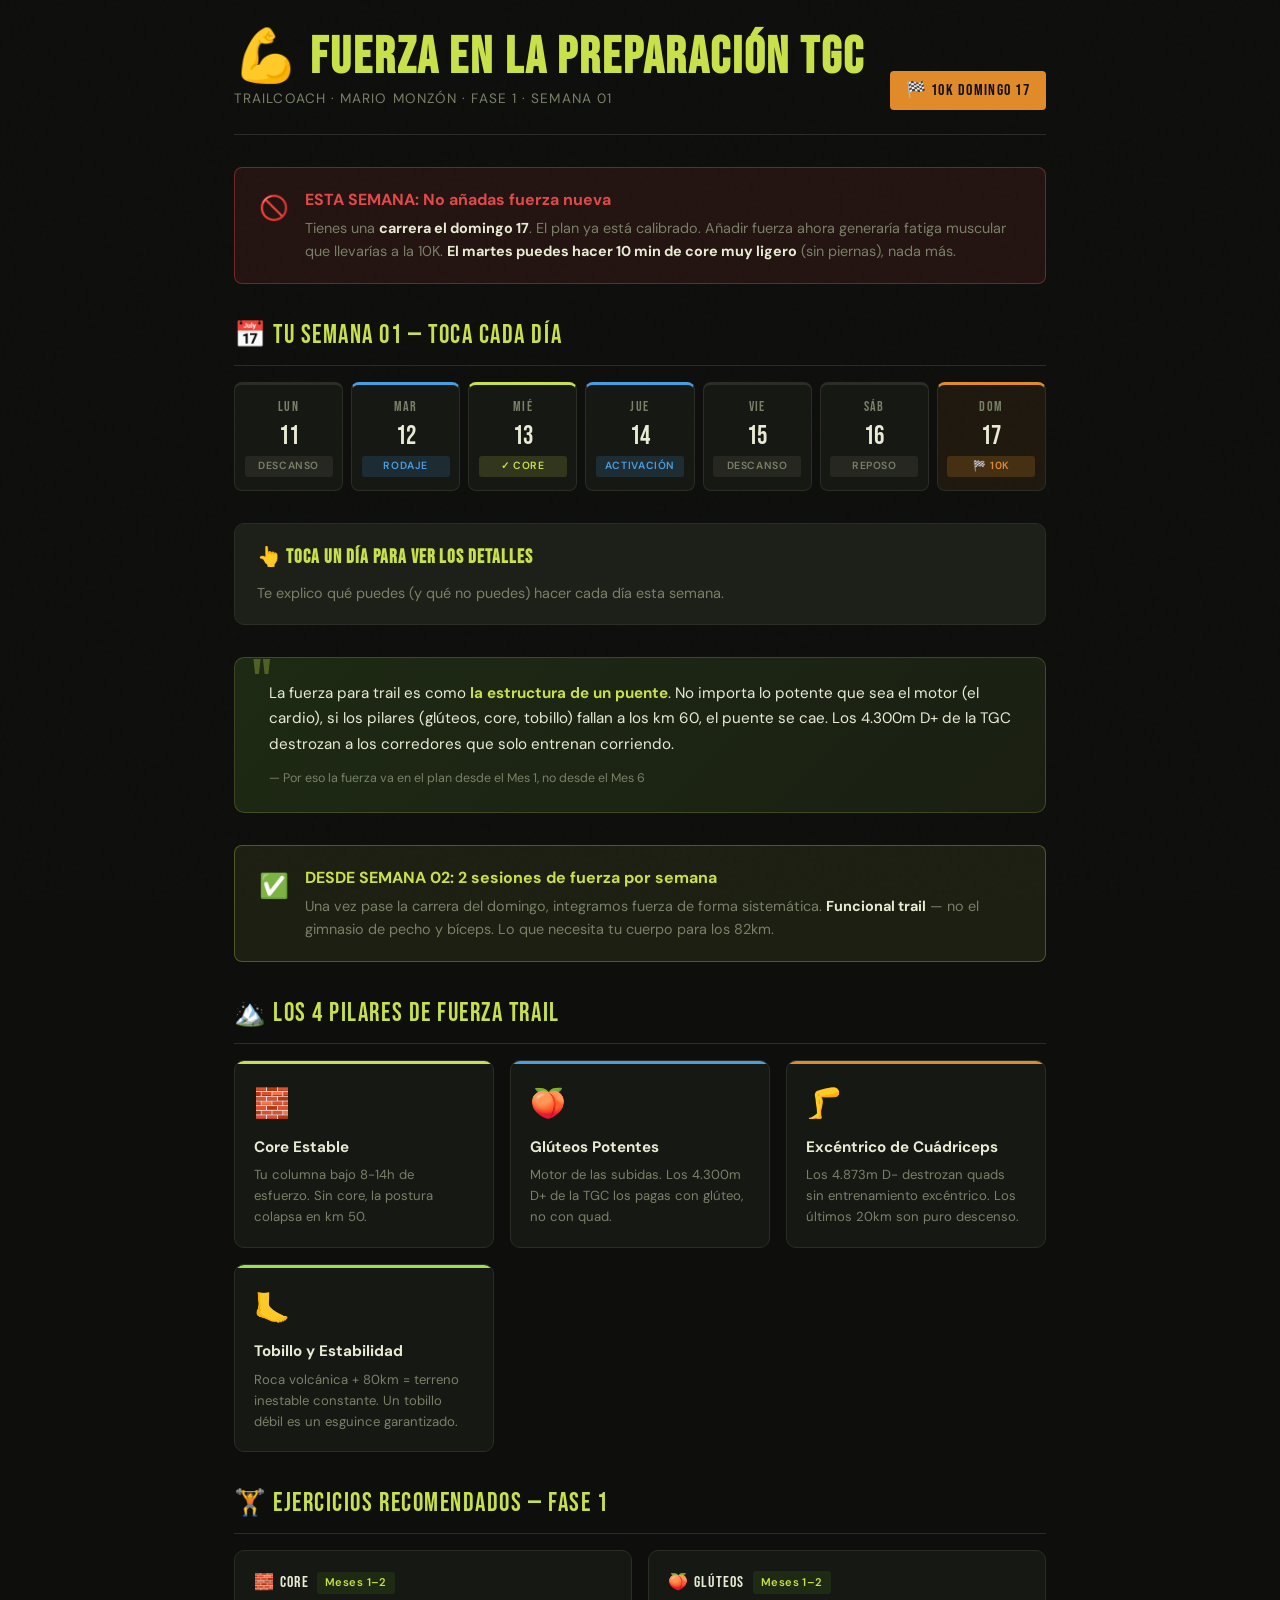
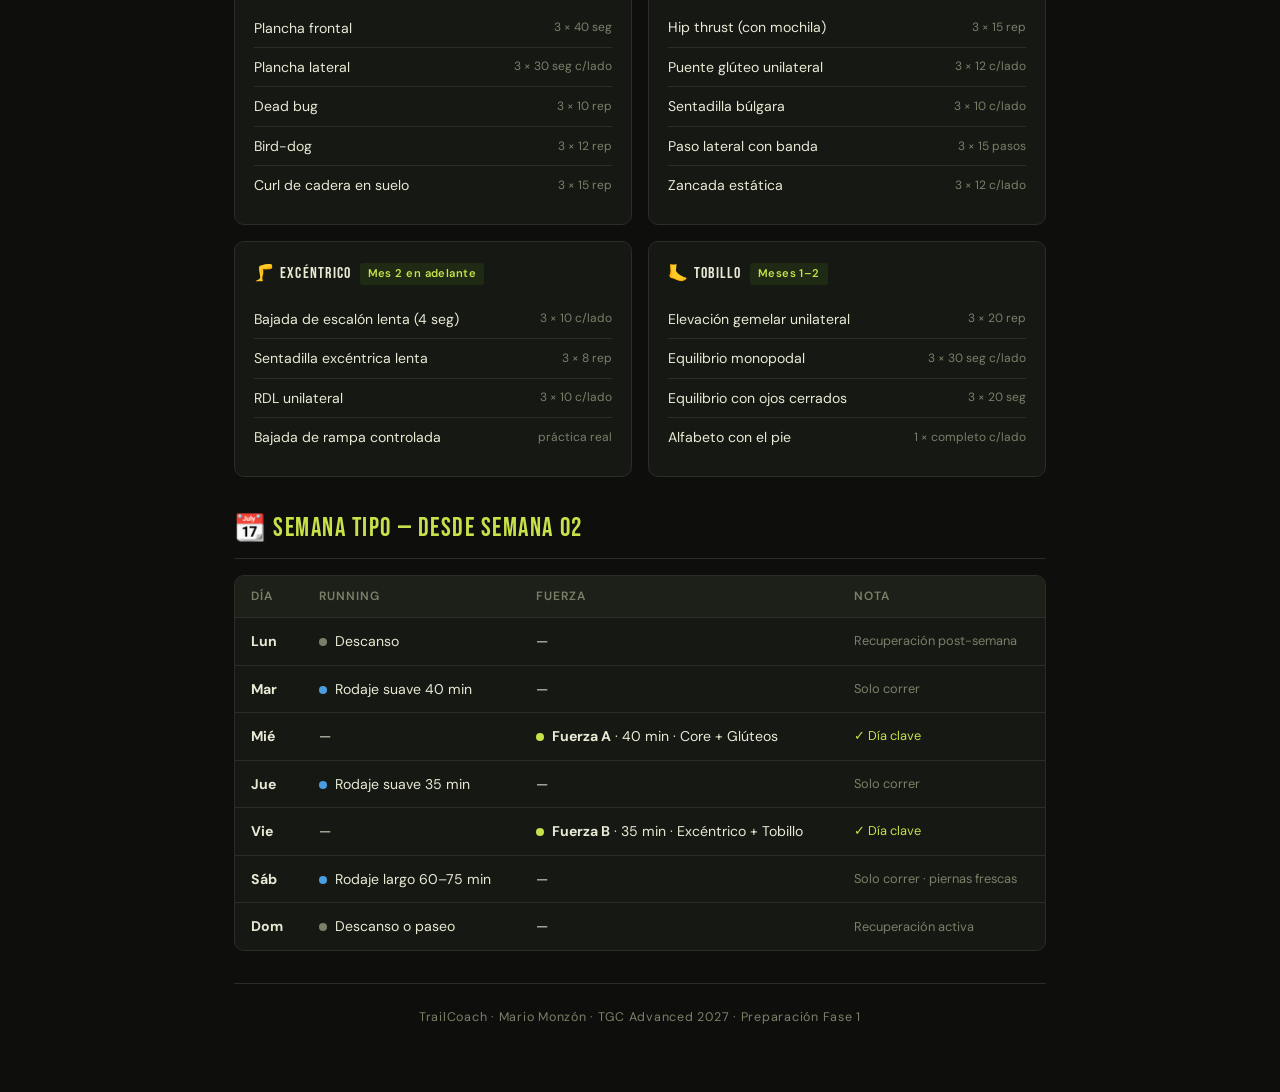
==== pages/week01.html @ acd6362c "add week 01" ====
<!DOCTYPE html>
<html lang="es">
<head>
<meta charset="UTF-8">
<meta name="viewport" content="width=device-width, initial-scale=1.0">
<title>TrailCoach · Fuerza Semana 01</title>
<link href="https://fonts.googleapis.com/css2?family=Bebas+Neue&family=DM+Sans:ital,wght@0,300;0,400;0,500;0,700;1,300&display=swap" rel="stylesheet">
<style>
  :root {
    --bg: #0e0f0d;
    --surface: #161814;
    --surface2: #1d2019;
    --border: #2a2e26;
    --accent: #c8e04a;
    --accent2: #e08a2a;
    --warn: #e04a4a;
    --text: #e8ead4;
    --muted: #7a8068;
    --green-dark: #1e2a14;
  }

  * { margin: 0; padding: 0; box-sizing: border-box; }

  body {
    background: var(--bg);
    color: var(--text);
    font-family: 'DM Sans', sans-serif;
    font-size: 15px;
    line-height: 1.6;
    min-height: 100vh;
  }

  /* Grain texture overlay */
  body::before {
    content: '';
    position: fixed;
    inset: 0;
    background-image: url("data:image/svg+xml,%3Csvg viewBox='0 0 256 256' xmlns='http://www.w3.org/2000/svg'%3E%3Cfilter id='noise'%3E%3CfeTurbulence type='fractalNoise' baseFrequency='0.9' numOctaves='4' stitchTiles='stitch'/%3E%3C/filter%3E%3Crect width='100%25' height='100%25' filter='url(%23noise)' opacity='0.04'/%3E%3C/svg%3E");
    pointer-events: none;
    z-index: 0;
    opacity: 0.4;
  }

  .container {
    max-width: 860px;
    margin: 0 auto;
    padding: 2rem 1.5rem 4rem;
    position: relative;
    z-index: 1;
  }

  /* HEADER */
  .header {
    border-bottom: 1px solid var(--border);
    padding-bottom: 1.5rem;
    margin-bottom: 2rem;
    display: flex;
    align-items: flex-end;
    justify-content: space-between;
    gap: 1rem;
    flex-wrap: wrap;
  }

  .header-left h1 {
    font-family: 'Bebas Neue', sans-serif;
    font-size: clamp(2.2rem, 5vw, 3.2rem);
    letter-spacing: 0.04em;
    color: var(--accent);
    line-height: 1;
  }

  .header-left p {
    color: var(--muted);
    font-size: 0.85rem;
    margin-top: 0.3rem;
    letter-spacing: 0.08em;
    text-transform: uppercase;
  }

  .badge-race {
    background: var(--accent2);
    color: #111;
    font-family: 'Bebas Neue', sans-serif;
    font-size: 1rem;
    letter-spacing: 0.08em;
    padding: 0.4rem 1rem;
    border-radius: 4px;
    white-space: nowrap;
  }

  /* ALERT BANNER */
  .alert {
    border-radius: 8px;
    padding: 1.2rem 1.5rem;
    margin-bottom: 2rem;
    display: flex;
    gap: 1rem;
    align-items: flex-start;
  }

  .alert-warn {
    background: rgba(224, 74, 74, 0.1);
    border: 1px solid rgba(224, 74, 74, 0.4);
  }

  .alert-ok {
    background: rgba(200, 224, 74, 0.08);
    border: 1px solid rgba(200, 224, 74, 0.3);
  }

  .alert-icon {
    font-size: 1.5rem;
    flex-shrink: 0;
    margin-top: 0.1rem;
  }

  .alert-title {
    font-weight: 700;
    margin-bottom: 0.3rem;
    font-size: 1rem;
  }

  .alert-warn .alert-title { color: var(--warn); }
  .alert-ok .alert-title { color: var(--accent); }

  .alert p { color: var(--muted); font-size: 0.9rem; }
  .alert strong { color: var(--text); }

  /* SECTION TITLE */
  .section-title {
    font-family: 'Bebas Neue', sans-serif;
    font-size: 1.6rem;
    letter-spacing: 0.06em;
    color: var(--accent);
    margin-bottom: 1rem;
    padding-bottom: 0.5rem;
    border-bottom: 1px solid var(--border);
    display: flex;
    align-items: center;
    gap: 0.6rem;
  }

  /* WEEK GRID */
  .week-grid {
    display: grid;
    grid-template-columns: repeat(7, 1fr);
    gap: 0.5rem;
    margin-bottom: 2rem;
  }

  @media (max-width: 600px) {
    .week-grid { grid-template-columns: 1fr 1fr; }
  }

  .day-card {
    background: var(--surface);
    border: 1px solid var(--border);
    border-radius: 8px;
    padding: 0.8rem 0.6rem;
    text-align: center;
    cursor: pointer;
    transition: all 0.2s ease;
    position: relative;
    overflow: hidden;
  }

  .day-card:hover { border-color: var(--muted); transform: translateY(-2px); }

  .day-card.run { border-top: 3px solid #4a9ee0; }
  .day-card.rest { border-top: 3px solid var(--border); }
  .day-card.race { border-top: 3px solid var(--accent2); background: rgba(224, 138, 42, 0.08); }
  .day-card.core { border-top: 3px solid var(--accent); }

  .day-card.active { box-shadow: 0 0 0 2px var(--accent); }

  .day-name {
    font-family: 'Bebas Neue', sans-serif;
    font-size: 0.85rem;
    letter-spacing: 0.1em;
    color: var(--muted);
    margin-bottom: 0.3rem;
  }

  .day-num {
    font-family: 'Bebas Neue', sans-serif;
    font-size: 1.6rem;
    line-height: 1;
    margin-bottom: 0.4rem;
  }

  .day-tag {
    font-size: 0.65rem;
    letter-spacing: 0.06em;
    text-transform: uppercase;
    font-weight: 600;
    padding: 0.15rem 0.4rem;
    border-radius: 3px;
  }

  .tag-run { background: rgba(74, 158, 224, 0.15); color: #4a9ee0; }
  .tag-rest { background: rgba(122, 128, 104, 0.15); color: var(--muted); }
  .tag-race { background: rgba(224, 138, 42, 0.2); color: var(--accent2); }
  .tag-core { background: rgba(200, 224, 74, 0.15); color: var(--accent); }
  .tag-no { background: rgba(224, 74, 74, 0.15); color: var(--warn); }

  /* TOOLTIP */
  #day-detail {
    background: var(--surface2);
    border: 1px solid var(--border);
    border-radius: 10px;
    padding: 1.2rem 1.4rem;
    margin-bottom: 2rem;
    min-height: 80px;
    transition: all 0.3s ease;
  }

  #day-detail h3 {
    font-family: 'Bebas Neue', sans-serif;
    font-size: 1.2rem;
    letter-spacing: 0.05em;
    color: var(--accent);
    margin-bottom: 0.5rem;
  }

  #day-detail p { color: var(--muted); font-size: 0.9rem; }
  #day-detail strong { color: var(--text); }

  /* PILARES */
  .pillars {
    display: grid;
    grid-template-columns: repeat(auto-fit, minmax(200px, 1fr));
    gap: 1rem;
    margin-bottom: 2rem;
  }

  .pillar {
    background: var(--surface);
    border: 1px solid var(--border);
    border-radius: 10px;
    padding: 1.2rem;
    position: relative;
    overflow: hidden;
    transition: border-color 0.2s;
  }

  .pillar:hover { border-color: var(--accent); }

  .pillar::before {
    content: '';
    position: absolute;
    top: 0; left: 0; right: 0;
    height: 3px;
  }

  .pillar.p1::before { background: var(--accent); }
  .pillar.p2::before { background: #4a9ee0; }
  .pillar.p3::before { background: var(--accent2); }
  .pillar.p4::before { background: #9ee04a; }

  .pillar-icon { font-size: 1.8rem; margin-bottom: 0.6rem; }
  .pillar-title { font-weight: 700; margin-bottom: 0.3rem; font-size: 0.95rem; }
  .pillar-desc { font-size: 0.82rem; color: var(--muted); }

  /* EJERCICIOS */
  .exercises {
    display: grid;
    grid-template-columns: 1fr 1fr;
    gap: 1rem;
    margin-bottom: 2rem;
  }

  @media (max-width: 500px) { .exercises { grid-template-columns: 1fr; } }

  .ex-group {
    background: var(--surface);
    border: 1px solid var(--border);
    border-radius: 10px;
    padding: 1.2rem;
  }

  .ex-group-title {
    font-family: 'Bebas Neue', sans-serif;
    font-size: 1rem;
    letter-spacing: 0.08em;
    margin-bottom: 0.8rem;
    display: flex;
    align-items: center;
    gap: 0.5rem;
  }

  .ex-group-title span {
    font-size: 0.7rem;
    background: var(--green-dark);
    color: var(--accent);
    padding: 0.15rem 0.5rem;
    border-radius: 3px;
    font-family: 'DM Sans', sans-serif;
    font-weight: 600;
    letter-spacing: 0.04em;
  }

  .ex-list { list-style: none; }

  .ex-list li {
    padding: 0.5rem 0;
    border-bottom: 1px solid var(--border);
    font-size: 0.88rem;
    display: flex;
    justify-content: space-between;
    align-items: center;
    gap: 0.5rem;
    cursor: pointer;
    transition: color 0.15s;
  }

  .ex-list li:last-child { border-bottom: none; }
  .ex-list li:hover { color: var(--accent); }

  .ex-series {
    font-size: 0.75rem;
    color: var(--muted);
    white-space: nowrap;
    flex-shrink: 0;
  }

  /* PLAN SEMANAL TIPO */
  .week-type {
    background: var(--surface);
    border: 1px solid var(--border);
    border-radius: 10px;
    overflow: hidden;
    margin-bottom: 2rem;
  }

  .week-type table {
    width: 100%;
    border-collapse: collapse;
  }

  .week-type th {
    background: var(--surface2);
    padding: 0.7rem 1rem;
    text-align: left;
    font-size: 0.75rem;
    letter-spacing: 0.08em;
    text-transform: uppercase;
    color: var(--muted);
    font-weight: 600;
  }

  .week-type td {
    padding: 0.75rem 1rem;
    border-top: 1px solid var(--border);
    font-size: 0.88rem;
    vertical-align: middle;
  }

  .week-type tr:hover td { background: rgba(200, 224, 74, 0.03); }

  .dot {
    display: inline-block;
    width: 8px;
    height: 8px;
    border-radius: 50%;
    margin-right: 0.5rem;
    flex-shrink: 0;
  }
  .dot-run { background: #4a9ee0; }
  .dot-rest { background: var(--muted); }
  .dot-strength { background: var(--accent); }
  .dot-race { background: var(--accent2); }

  /* ANALOGY BOX */
  .analogy {
    background: linear-gradient(135deg, var(--green-dark), #1a1f12);
    border: 1px solid rgba(200, 224, 74, 0.2);
    border-radius: 10px;
    padding: 1.4rem 1.6rem;
    margin-bottom: 2rem;
    position: relative;
  }

  .analogy::before {
    content: '"';
    position: absolute;
    top: -0.3rem;
    left: 1rem;
    font-family: 'Bebas Neue', sans-serif;
    font-size: 4rem;
    color: var(--accent);
    opacity: 0.3;
    line-height: 1;
  }

  .analogy p {
    font-size: 0.95rem;
    color: var(--text);
    line-height: 1.7;
    padding-left: 0.5rem;
  }

  .analogy strong { color: var(--accent); }
  .analogy .source { margin-top: 0.7rem; font-size: 0.78rem; color: var(--muted); padding-left: 0.5rem; }

  /* FOOTER */
  .footer {
    border-top: 1px solid var(--border);
    padding-top: 1.5rem;
    text-align: center;
    font-size: 0.78rem;
    color: var(--muted);
    letter-spacing: 0.06em;
  }

  /* ANIMATIONS */
  @keyframes fadeUp {
    from { opacity: 0; transform: translateY(16px); }
    to { opacity: 1; transform: translateY(0); }
  }

  .container > * {
    animation: fadeUp 0.4s ease both;
  }

  .container > *:nth-child(1) { animation-delay: 0.05s; }
  .container > *:nth-child(2) { animation-delay: 0.1s; }
  .container > *:nth-child(3) { animation-delay: 0.15s; }
  .container > *:nth-child(4) { animation-delay: 0.2s; }
  .container > *:nth-child(5) { animation-delay: 0.25s; }
  .container > *:nth-child(6) { animation-delay: 0.3s; }
  .container > *:nth-child(7) { animation-delay: 0.35s; }
</style>
</head>
<body>
<div class="container">

  <!-- HEADER -->
  <div class="header">
    <div class="header-left">
      <h1>💪 Fuerza en la Preparación TGC</h1>
      <p>TrailCoach · Mario Monzón · Fase 1 · Semana 01</p>
    </div>
    <div class="badge-race">🏁 10K Domingo 17</div>
  </div>

  <!-- ALERT PRINCIPAL -->
  <div class="alert alert-warn">
    <div class="alert-icon">🚫</div>
    <div>
      <div class="alert-title">ESTA SEMANA: No añadas fuerza nueva</div>
      <p>Tienes una <strong>carrera el domingo 17</strong>. El plan ya está calibrado. Añadir fuerza ahora generaría fatiga muscular que llevarías a la 10K. <strong>El martes puedes hacer 10 min de core muy ligero</strong> (sin piernas), nada más.</p>
    </div>
  </div>

  <!-- SEMANA 01 VISUAL -->
  <div class="section-title">📅 Tu Semana 01 — Toca cada día</div>

  <div class="week-grid">
    <div class="day-card rest" onclick="showDay('lun')">
      <div class="day-name">Lun</div>
      <div class="day-num">11</div>
      <div class="day-tag tag-rest">Descanso</div>
    </div>
    <div class="day-card run" onclick="showDay('mar')">
      <div class="day-name">Mar</div>
      <div class="day-num">12</div>
      <div class="day-tag tag-run">Rodaje</div>
    </div>
    <div class="day-card core" onclick="showDay('mie')">
      <div class="day-name">Mié</div>
      <div class="day-num">13</div>
      <div class="day-tag tag-core">✓ Core</div>
    </div>
    <div class="day-card run" onclick="showDay('jue')">
      <div class="day-name">Jue</div>
      <div class="day-num">14</div>
      <div class="day-tag tag-run">Activación</div>
    </div>
    <div class="day-card rest" onclick="showDay('vie')">
      <div class="day-name">Vie</div>
      <div class="day-num">15</div>
      <div class="day-tag tag-rest">Descanso</div>
    </div>
    <div class="day-card rest" onclick="showDay('sab')">
      <div class="day-name">Sáb</div>
      <div class="day-num">16</div>
      <div class="day-tag tag-rest">Reposo</div>
    </div>
    <div class="day-card race" onclick="showDay('dom')">
      <div class="day-name">Dom</div>
      <div class="day-num">17</div>
      <div class="day-tag tag-race">🏁 10K</div>
    </div>
  </div>

  <div id="day-detail">
    <h3>👆 Toca un día para ver los detalles</h3>
    <p>Te explico qué puedes (y qué no puedes) hacer cada día esta semana.</p>
  </div>

  <!-- ANALOGY -->
  <div class="analogy">
    <p>La fuerza para trail es como <strong>la estructura de un puente</strong>. No importa lo potente que sea el motor (el cardio), si los pilares (glúteos, core, tobillo) fallan a los km 60, el puente se cae. Los 4.300m D+ de la TGC destrozan a los corredores que solo entrenan corriendo.</p>
    <div class="source">— Por eso la fuerza va en el plan desde el Mes 1, no desde el Mes 6</div>
  </div>

  <!-- DESDE SEMANA 02 -->
  <div class="alert alert-ok">
    <div class="alert-icon">✅</div>
    <div>
      <div class="alert-title">DESDE SEMANA 02: 2 sesiones de fuerza por semana</div>
      <p>Una vez pase la carrera del domingo, integramos fuerza de forma sistemática. <strong>Funcional trail</strong> — no el gimnasio de pecho y bíceps. Lo que necesita tu cuerpo para los 82km.</p>
    </div>
  </div>

  <!-- PILARES -->
  <div class="section-title">🏔️ Los 4 Pilares de Fuerza Trail</div>

  <div class="pillars">
    <div class="pillar p1">
      <div class="pillar-icon">🧱</div>
      <div class="pillar-title">Core Estable</div>
      <div class="pillar-desc">Tu columna bajo 8-14h de esfuerzo. Sin core, la postura colapsa en km 50.</div>
    </div>
    <div class="pillar p2">
      <div class="pillar-icon">🍑</div>
      <div class="pillar-title">Glúteos Potentes</div>
      <div class="pillar-desc">Motor de las subidas. Los 4.300m D+ de la TGC los pagas con glúteo, no con quad.</div>
    </div>
    <div class="pillar p3">
      <div class="pillar-icon">🦵</div>
      <div class="pillar-title">Excéntrico de Cuádriceps</div>
      <div class="pillar-desc">Los 4.873m D− destrozan quads sin entrenamiento excéntrico. Los últimos 20km son puro descenso.</div>
    </div>
    <div class="pillar p4">
      <div class="pillar-icon">🦶</div>
      <div class="pillar-title">Tobillo y Estabilidad</div>
      <div class="pillar-desc">Roca volcánica + 80km = terreno inestable constante. Un tobillo débil es un esguince garantizado.</div>
    </div>
  </div>

  <!-- EJERCICIOS -->
  <div class="section-title">🏋️ Ejercicios Recomendados — Fase 1</div>

  <div class="exercises">
    <div class="ex-group">
      <div class="ex-group-title">🧱 Core <span>Meses 1–2</span></div>
      <ul class="ex-list">
        <li><span>Plancha frontal</span><span class="ex-series">3 × 40 seg</span></li>
        <li><span>Plancha lateral</span><span class="ex-series">3 × 30 seg c/lado</span></li>
        <li><span>Dead bug</span><span class="ex-series">3 × 10 rep</span></li>
        <li><span>Bird-dog</span><span class="ex-series">3 × 12 rep</span></li>
        <li><span>Curl de cadera en suelo</span><span class="ex-series">3 × 15 rep</span></li>
      </ul>
    </div>

    <div class="ex-group">
      <div class="ex-group-title">🍑 Glúteos <span>Meses 1–2</span></div>
      <ul class="ex-list">
        <li><span>Hip thrust (con mochila)</span><span class="ex-series">3 × 15 rep</span></li>
        <li><span>Puente glúteo unilateral</span><span class="ex-series">3 × 12 c/lado</span></li>
        <li><span>Sentadilla búlgara</span><span class="ex-series">3 × 10 c/lado</span></li>
        <li><span>Paso lateral con banda</span><span class="ex-series">3 × 15 pasos</span></li>
        <li><span>Zancada estática</span><span class="ex-series">3 × 12 c/lado</span></li>
      </ul>
    </div>

    <div class="ex-group">
      <div class="ex-group-title">🦵 Excéntrico <span>Mes 2 en adelante</span></div>
      <ul class="ex-list">
        <li><span>Bajada de escalón lenta (4 seg)</span><span class="ex-series">3 × 10 c/lado</span></li>
        <li><span>Sentadilla excéntrica lenta</span><span class="ex-series">3 × 8 rep</span></li>
        <li><span>RDL unilateral</span><span class="ex-series">3 × 10 c/lado</span></li>
        <li><span>Bajada de rampa controlada</span><span class="ex-series">práctica real</span></li>
      </ul>
    </div>

    <div class="ex-group">
      <div class="ex-group-title">🦶 Tobillo <span>Meses 1–2</span></div>
      <ul class="ex-list">
        <li><span>Elevación gemelar unilateral</span><span class="ex-series">3 × 20 rep</span></li>
        <li><span>Equilibrio monopodal</span><span class="ex-series">3 × 30 seg c/lado</span></li>
        <li><span>Equilibrio con ojos cerrados</span><span class="ex-series">3 × 20 seg</span></li>
        <li><span>Alfabeto con el pie</span><span class="ex-series">1 × completo c/lado</span></li>
      </ul>
    </div>
  </div>

  <!-- PLAN TIPO SEMANA NORMAL -->
  <div class="section-title">📆 Semana Tipo — Desde Semana 02</div>

  <div class="week-type">
    <table>
      <thead>
        <tr>
          <th>Día</th>
          <th>Running</th>
          <th>Fuerza</th>
          <th>Nota</th>
        </tr>
      </thead>
      <tbody>
        <tr>
          <td><strong>Lun</strong></td>
          <td><span class="dot dot-rest"></span>Descanso</td>
          <td>—</td>
          <td style="color:var(--muted); font-size:0.8rem">Recuperación post-semana</td>
        </tr>
        <tr>
          <td><strong>Mar</strong></td>
          <td><span class="dot dot-run"></span>Rodaje suave 40 min</td>
          <td>—</td>
          <td style="color:var(--muted); font-size:0.8rem">Solo correr</td>
        </tr>
        <tr>
          <td><strong>Mié</strong></td>
          <td>—</td>
          <td><span class="dot dot-strength"></span><strong>Fuerza A</strong> · 40 min · Core + Glúteos</td>
          <td style="color:var(--accent); font-size:0.8rem">✓ Día clave</td>
        </tr>
        <tr>
          <td><strong>Jue</strong></td>
          <td><span class="dot dot-run"></span>Rodaje suave 35 min</td>
          <td>—</td>
          <td style="color:var(--muted); font-size:0.8rem">Solo correr</td>
        </tr>
        <tr>
          <td><strong>Vie</strong></td>
          <td>—</td>
          <td><span class="dot dot-strength"></span><strong>Fuerza B</strong> · 35 min · Excéntrico + Tobillo</td>
          <td style="color:var(--accent); font-size:0.8rem">✓ Día clave</td>
        </tr>
        <tr>
          <td><strong>Sáb</strong></td>
          <td><span class="dot dot-run"></span>Rodaje largo 60–75 min</td>
          <td>—</td>
          <td style="color:var(--muted); font-size:0.8rem">Solo correr · piernas frescas</td>
        </tr>
        <tr>
          <td><strong>Dom</strong></td>
          <td><span class="dot dot-rest"></span>Descanso o paseo</td>
          <td>—</td>
          <td style="color:var(--muted); font-size:0.8rem">Recuperación activa</td>
        </tr>
      </tbody>
    </table>
  </div>

  <!-- FOOTER -->
  <div class="footer">
    TrailCoach · Mario Monzón · TGC Advanced 2027 · Preparación Fase 1
  </div>

</div>

<script>
  const days = {
    lun: {
      title: '🛌 Lunes 11 — Descanso completo',
      content: '<strong>Fuerza: ❌ No.</strong> Descanso total. Tu cuerpo reconstruye músculo en reposo, no en el gym. El lunes es sagrado en este plan.',
      color: 'var(--muted)'
    },
    mar: {
      title: '🏃 Martes 12 — Rodaje suave 35-40 min',
      content: 'Después del rodaje puedes añadir <strong>10 min de core ligero</strong> (plancha, dead bug, bird-dog). Solo core — nada de piernas. Las piernas deben llegar frescas al domingo. <span style="color:var(--accent)">Esta semana: Core post-rodaje ✓</span>',
      color: '#4a9ee0'
    },
    mie: {
      title: '✅ Miércoles 13 — La ventana de fuerza',
      content: '<strong>Esta semana: 15 min de Core muy ligero.</strong> Plancha 3×30s · Bird-dog 3×10 · Dead bug 3×10. Sin piernas. Sin fatiga. Protege el domingo. Desde semana 02: aquí irá la sesión de Fuerza A completa (40 min).',
      color: 'var(--accent)'
    },
    jue: {
      title: '⚡ Jueves 14 — Activación pre-carrera',
      content: '<strong>Fuerza: ❌ No.</strong> Solo el entrenamiento de activación planificado: 25 min suave + 4-5 aceleraciones. Las piernas se preparan para el domingo. Añadir fuerza hoy sería un error.',
      color: '#4a9ee0'
    },
    vie: {
      title: '📦 Viernes 15 — Logística de carrera',
      content: '<strong>Fuerza: ❌ No.</strong> Prepara el dorsal, la ropa, las zapatillas. Cena de carbohidratos. Acuéstate pronto. Tu único trabajo hoy es llegar descansado al domingo.',
      color: 'var(--muted)'
    },
    sab: {
      title: '🧘 Sábado 16 — Reposo total',
      content: '<strong>Fuerza: ❌ Absolutamente no.</strong> Paseo suave de 15 min máximo. Prepara la cabeza para la carrera. Hidratación. Sueño. Mañana es el día.',
      color: 'var(--muted)'
    },
    dom: {
      title: '🏁 Domingo 17 — CARRERA 10K Canarias7',
      content: 'Salida 9:00h · Fuente Luminosa · <strong>Estrategia: split negativo.</strong> Km 0-2 a 6:50/km aunque te adelanten todos. Km 2-8 a 6:10/km. Km 8-10 a tope. Este es el objetivo de toda la semana.',
      color: 'var(--accent2)'
    }
  };

  function showDay(day) {
    const d = days[day];
    const el = document.getElementById('day-detail');
    el.innerHTML = `<h3 style="color:${d.color}">${d.title}</h3><p>${d.content}</p>`;
    el.style.borderColor = d.color;
    document.querySelectorAll('.day-card').forEach(c => c.classList.remove('active'));
  }
</script>
</body>
</html>
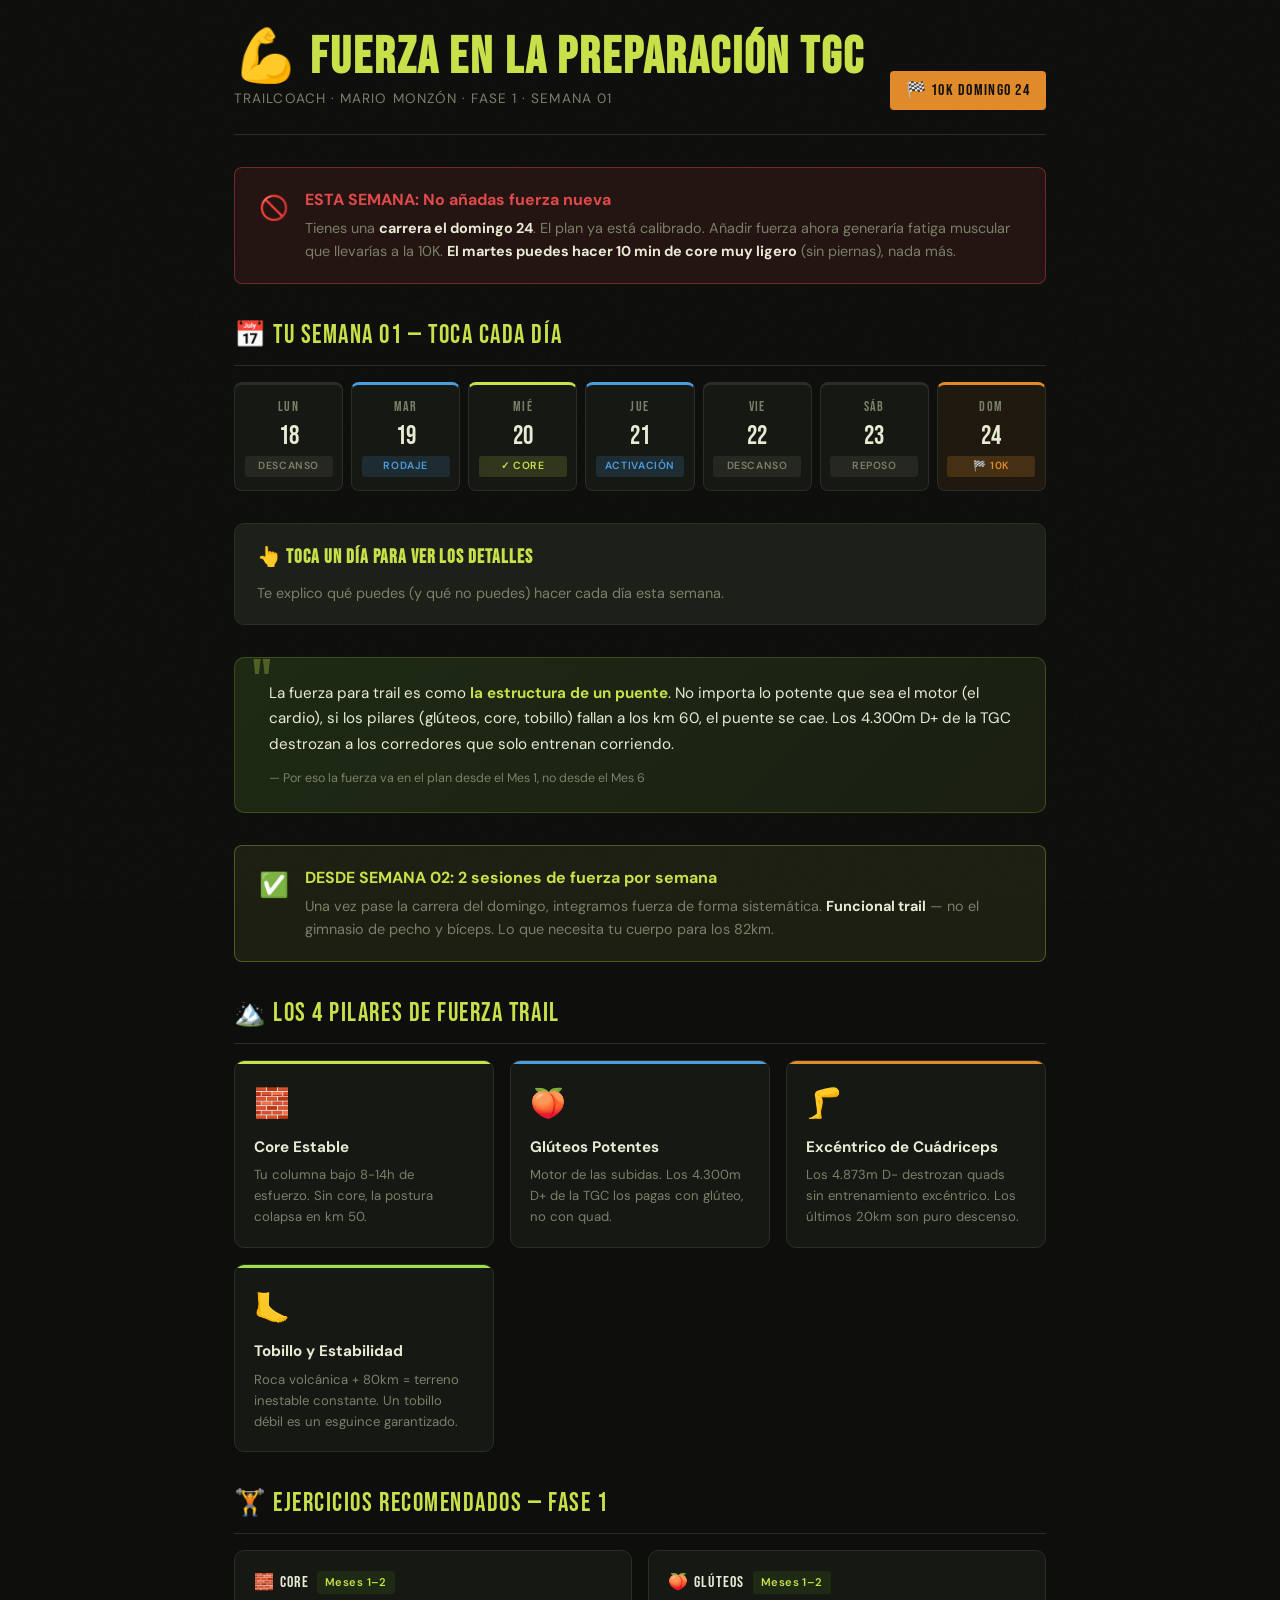
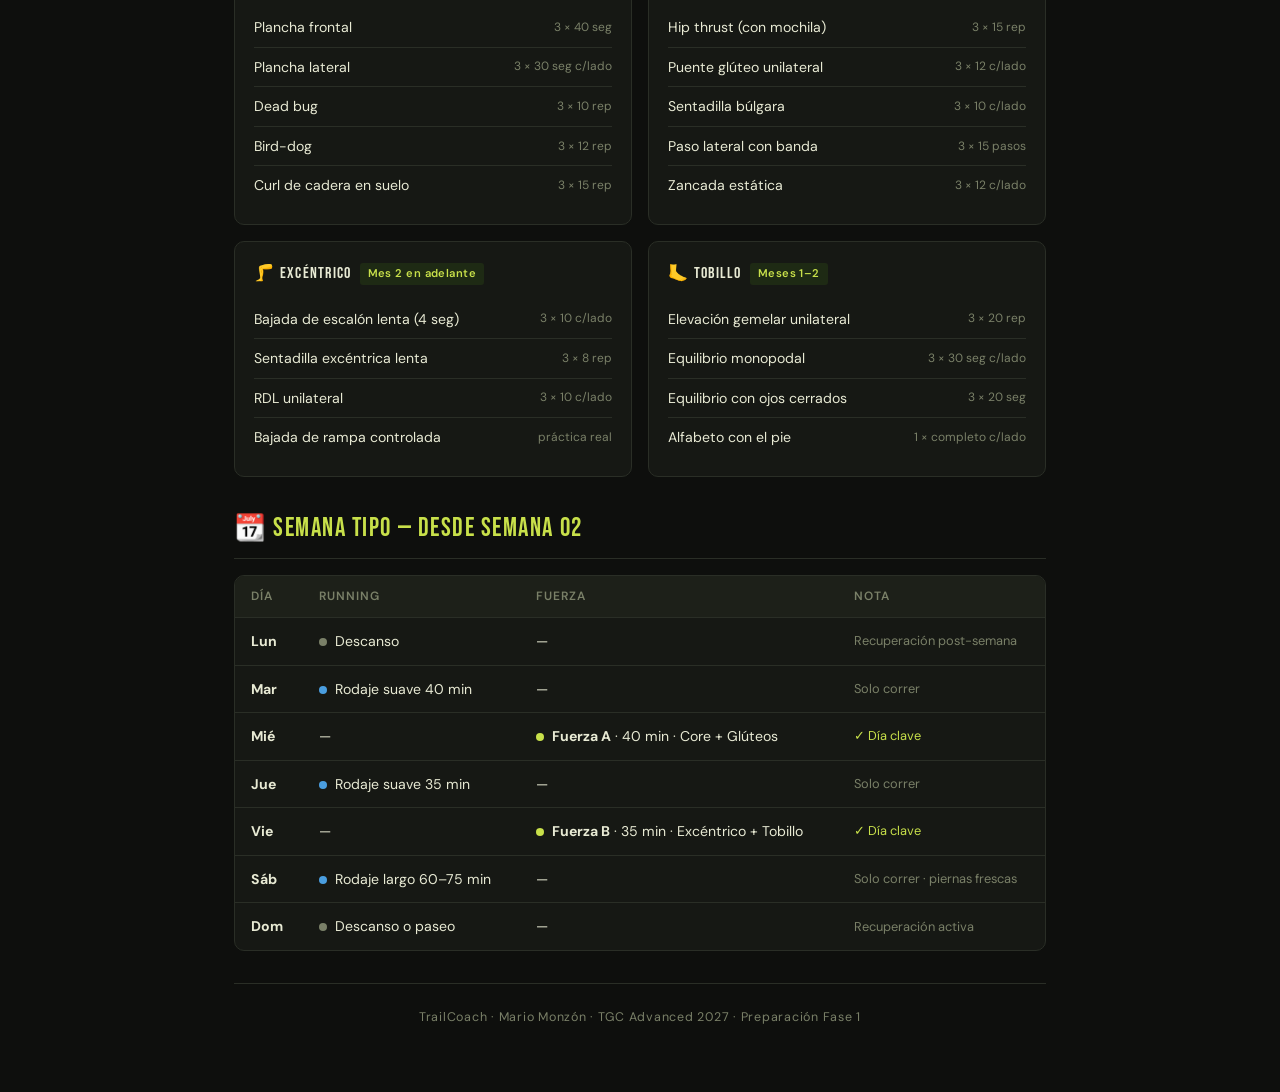
==== commit caf383bd: "refactor" ====
--- a/pages/week01.html
+++ b/pages/week01.html
@@ -5,431 +5,7 @@
 <meta name="viewport" content="width=device-width, initial-scale=1.0">
 <title>TrailCoach · Fuerza Semana 01</title>
 <link href="https://fonts.googleapis.com/css2?family=Bebas+Neue&family=DM+Sans:ital,wght@0,300;0,400;0,500;0,700;1,300&display=swap" rel="stylesheet">
-<style>
-  :root {
-    --bg: #0e0f0d;
-    --surface: #161814;
-    --surface2: #1d2019;
-    --border: #2a2e26;
-    --accent: #c8e04a;
-    --accent2: #e08a2a;
-    --warn: #e04a4a;
-    --text: #e8ead4;
-    --muted: #7a8068;
-    --green-dark: #1e2a14;
-  }
-
-  * { margin: 0; padding: 0; box-sizing: border-box; }
-
-  body {
-    background: var(--bg);
-    color: var(--text);
-    font-family: 'DM Sans', sans-serif;
-    font-size: 15px;
-    line-height: 1.6;
-    min-height: 100vh;
-  }
-
-  /* Grain texture overlay */
-  body::before {
-    content: '';
-    position: fixed;
-    inset: 0;
-    background-image: url("data:image/svg+xml,%3Csvg viewBox='0 0 256 256' xmlns='http://www.w3.org/2000/svg'%3E%3Cfilter id='noise'%3E%3CfeTurbulence type='fractalNoise' baseFrequency='0.9' numOctaves='4' stitchTiles='stitch'/%3E%3C/filter%3E%3Crect width='100%25' height='100%25' filter='url(%23noise)' opacity='0.04'/%3E%3C/svg%3E");
-    pointer-events: none;
-    z-index: 0;
-    opacity: 0.4;
-  }
-
-  .container {
-    max-width: 860px;
-    margin: 0 auto;
-    padding: 2rem 1.5rem 4rem;
-    position: relative;
-    z-index: 1;
-  }
-
-  /* HEADER */
-  .header {
-    border-bottom: 1px solid var(--border);
-    padding-bottom: 1.5rem;
-    margin-bottom: 2rem;
-    display: flex;
-    align-items: flex-end;
-    justify-content: space-between;
-    gap: 1rem;
-    flex-wrap: wrap;
-  }
-
-  .header-left h1 {
-    font-family: 'Bebas Neue', sans-serif;
-    font-size: clamp(2.2rem, 5vw, 3.2rem);
-    letter-spacing: 0.04em;
-    color: var(--accent);
-    line-height: 1;
-  }
-
-  .header-left p {
-    color: var(--muted);
-    font-size: 0.85rem;
-    margin-top: 0.3rem;
-    letter-spacing: 0.08em;
-    text-transform: uppercase;
-  }
-
-  .badge-race {
-    background: var(--accent2);
-    color: #111;
-    font-family: 'Bebas Neue', sans-serif;
-    font-size: 1rem;
-    letter-spacing: 0.08em;
-    padding: 0.4rem 1rem;
-    border-radius: 4px;
-    white-space: nowrap;
-  }
-
-  /* ALERT BANNER */
-  .alert {
-    border-radius: 8px;
-    padding: 1.2rem 1.5rem;
-    margin-bottom: 2rem;
-    display: flex;
-    gap: 1rem;
-    align-items: flex-start;
-  }
-
-  .alert-warn {
-    background: rgba(224, 74, 74, 0.1);
-    border: 1px solid rgba(224, 74, 74, 0.4);
-  }
-
-  .alert-ok {
-    background: rgba(200, 224, 74, 0.08);
-    border: 1px solid rgba(200, 224, 74, 0.3);
-  }
-
-  .alert-icon {
-    font-size: 1.5rem;
-    flex-shrink: 0;
-    margin-top: 0.1rem;
-  }
-
-  .alert-title {
-    font-weight: 700;
-    margin-bottom: 0.3rem;
-    font-size: 1rem;
-  }
-
-  .alert-warn .alert-title { color: var(--warn); }
-  .alert-ok .alert-title { color: var(--accent); }
-
-  .alert p { color: var(--muted); font-size: 0.9rem; }
-  .alert strong { color: var(--text); }
-
-  /* SECTION TITLE */
-  .section-title {
-    font-family: 'Bebas Neue', sans-serif;
-    font-size: 1.6rem;
-    letter-spacing: 0.06em;
-    color: var(--accent);
-    margin-bottom: 1rem;
-    padding-bottom: 0.5rem;
-    border-bottom: 1px solid var(--border);
-    display: flex;
-    align-items: center;
-    gap: 0.6rem;
-  }
-
-  /* WEEK GRID */
-  .week-grid {
-    display: grid;
-    grid-template-columns: repeat(7, 1fr);
-    gap: 0.5rem;
-    margin-bottom: 2rem;
-  }
-
-  @media (max-width: 600px) {
-    .week-grid { grid-template-columns: 1fr 1fr; }
-  }
-
-  .day-card {
-    background: var(--surface);
-    border: 1px solid var(--border);
-    border-radius: 8px;
-    padding: 0.8rem 0.6rem;
-    text-align: center;
-    cursor: pointer;
-    transition: all 0.2s ease;
-    position: relative;
-    overflow: hidden;
-  }
-
-  .day-card:hover { border-color: var(--muted); transform: translateY(-2px); }
-
-  .day-card.run { border-top: 3px solid #4a9ee0; }
-  .day-card.rest { border-top: 3px solid var(--border); }
-  .day-card.race { border-top: 3px solid var(--accent2); background: rgba(224, 138, 42, 0.08); }
-  .day-card.core { border-top: 3px solid var(--accent); }
-
-  .day-card.active { box-shadow: 0 0 0 2px var(--accent); }
-
-  .day-name {
-    font-family: 'Bebas Neue', sans-serif;
-    font-size: 0.85rem;
-    letter-spacing: 0.1em;
-    color: var(--muted);
-    margin-bottom: 0.3rem;
-  }
-
-  .day-num {
-    font-family: 'Bebas Neue', sans-serif;
-    font-size: 1.6rem;
-    line-height: 1;
-    margin-bottom: 0.4rem;
-  }
-
-  .day-tag {
-    font-size: 0.65rem;
-    letter-spacing: 0.06em;
-    text-transform: uppercase;
-    font-weight: 600;
-    padding: 0.15rem 0.4rem;
-    border-radius: 3px;
-  }
-
-  .tag-run { background: rgba(74, 158, 224, 0.15); color: #4a9ee0; }
-  .tag-rest { background: rgba(122, 128, 104, 0.15); color: var(--muted); }
-  .tag-race { background: rgba(224, 138, 42, 0.2); color: var(--accent2); }
-  .tag-core { background: rgba(200, 224, 74, 0.15); color: var(--accent); }
-  .tag-no { background: rgba(224, 74, 74, 0.15); color: var(--warn); }
-
-  /* TOOLTIP */
-  #day-detail {
-    background: var(--surface2);
-    border: 1px solid var(--border);
-    border-radius: 10px;
-    padding: 1.2rem 1.4rem;
-    margin-bottom: 2rem;
-    min-height: 80px;
-    transition: all 0.3s ease;
-  }
-
-  #day-detail h3 {
-    font-family: 'Bebas Neue', sans-serif;
-    font-size: 1.2rem;
-    letter-spacing: 0.05em;
-    color: var(--accent);
-    margin-bottom: 0.5rem;
-  }
-
-  #day-detail p { color: var(--muted); font-size: 0.9rem; }
-  #day-detail strong { color: var(--text); }
-
-  /* PILARES */
-  .pillars {
-    display: grid;
-    grid-template-columns: repeat(auto-fit, minmax(200px, 1fr));
-    gap: 1rem;
-    margin-bottom: 2rem;
-  }
-
-  .pillar {
-    background: var(--surface);
-    border: 1px solid var(--border);
-    border-radius: 10px;
-    padding: 1.2rem;
-    position: relative;
-    overflow: hidden;
-    transition: border-color 0.2s;
-  }
-
-  .pillar:hover { border-color: var(--accent); }
-
-  .pillar::before {
-    content: '';
-    position: absolute;
-    top: 0; left: 0; right: 0;
-    height: 3px;
-  }
-
-  .pillar.p1::before { background: var(--accent); }
-  .pillar.p2::before { background: #4a9ee0; }
-  .pillar.p3::before { background: var(--accent2); }
-  .pillar.p4::before { background: #9ee04a; }
-
-  .pillar-icon { font-size: 1.8rem; margin-bottom: 0.6rem; }
-  .pillar-title { font-weight: 700; margin-bottom: 0.3rem; font-size: 0.95rem; }
-  .pillar-desc { font-size: 0.82rem; color: var(--muted); }
-
-  /* EJERCICIOS */
-  .exercises {
-    display: grid;
-    grid-template-columns: 1fr 1fr;
-    gap: 1rem;
-    margin-bottom: 2rem;
-  }
-
-  @media (max-width: 500px) { .exercises { grid-template-columns: 1fr; } }
-
-  .ex-group {
-    background: var(--surface);
-    border: 1px solid var(--border);
-    border-radius: 10px;
-    padding: 1.2rem;
-  }
-
-  .ex-group-title {
-    font-family: 'Bebas Neue', sans-serif;
-    font-size: 1rem;
-    letter-spacing: 0.08em;
-    margin-bottom: 0.8rem;
-    display: flex;
-    align-items: center;
-    gap: 0.5rem;
-  }
-
-  .ex-group-title span {
-    font-size: 0.7rem;
-    background: var(--green-dark);
-    color: var(--accent);
-    padding: 0.15rem 0.5rem;
-    border-radius: 3px;
-    font-family: 'DM Sans', sans-serif;
-    font-weight: 600;
-    letter-spacing: 0.04em;
-  }
-
-  .ex-list { list-style: none; }
-
-  .ex-list li {
-    padding: 0.5rem 0;
-    border-bottom: 1px solid var(--border);
-    font-size: 0.88rem;
-    display: flex;
-    justify-content: space-between;
-    align-items: center;
-    gap: 0.5rem;
-    cursor: pointer;
-    transition: color 0.15s;
-  }
-
-  .ex-list li:last-child { border-bottom: none; }
-  .ex-list li:hover { color: var(--accent); }
-
-  .ex-series {
-    font-size: 0.75rem;
-    color: var(--muted);
-    white-space: nowrap;
-    flex-shrink: 0;
-  }
-
-  /* PLAN SEMANAL TIPO */
-  .week-type {
-    background: var(--surface);
-    border: 1px solid var(--border);
-    border-radius: 10px;
-    overflow: hidden;
-    margin-bottom: 2rem;
-  }
-
-  .week-type table {
-    width: 100%;
-    border-collapse: collapse;
-  }
-
-  .week-type th {
-    background: var(--surface2);
-    padding: 0.7rem 1rem;
-    text-align: left;
-    font-size: 0.75rem;
-    letter-spacing: 0.08em;
-    text-transform: uppercase;
-    color: var(--muted);
-    font-weight: 600;
-  }
-
-  .week-type td {
-    padding: 0.75rem 1rem;
-    border-top: 1px solid var(--border);
-    font-size: 0.88rem;
-    vertical-align: middle;
-  }
-
-  .week-type tr:hover td { background: rgba(200, 224, 74, 0.03); }
-
-  .dot {
-    display: inline-block;
-    width: 8px;
-    height: 8px;
-    border-radius: 50%;
-    margin-right: 0.5rem;
-    flex-shrink: 0;
-  }
-  .dot-run { background: #4a9ee0; }
-  .dot-rest { background: var(--muted); }
-  .dot-strength { background: var(--accent); }
-  .dot-race { background: var(--accent2); }
-
-  /* ANALOGY BOX */
-  .analogy {
-    background: linear-gradient(135deg, var(--green-dark), #1a1f12);
-    border: 1px solid rgba(200, 224, 74, 0.2);
-    border-radius: 10px;
-    padding: 1.4rem 1.6rem;
-    margin-bottom: 2rem;
-    position: relative;
-  }
-
-  .analogy::before {
-    content: '"';
-    position: absolute;
-    top: -0.3rem;
-    left: 1rem;
-    font-family: 'Bebas Neue', sans-serif;
-    font-size: 4rem;
-    color: var(--accent);
-    opacity: 0.3;
-    line-height: 1;
-  }
-
-  .analogy p {
-    font-size: 0.95rem;
-    color: var(--text);
-    line-height: 1.7;
-    padding-left: 0.5rem;
-  }
-
-  .analogy strong { color: var(--accent); }
-  .analogy .source { margin-top: 0.7rem; font-size: 0.78rem; color: var(--muted); padding-left: 0.5rem; }
-
-  /* FOOTER */
-  .footer {
-    border-top: 1px solid var(--border);
-    padding-top: 1.5rem;
-    text-align: center;
-    font-size: 0.78rem;
-    color: var(--muted);
-    letter-spacing: 0.06em;
-  }
-
-  /* ANIMATIONS */
-  @keyframes fadeUp {
-    from { opacity: 0; transform: translateY(16px); }
-    to { opacity: 1; transform: translateY(0); }
-  }
-
-  .container > * {
-    animation: fadeUp 0.4s ease both;
-  }
-
-  .container > *:nth-child(1) { animation-delay: 0.05s; }
-  .container > *:nth-child(2) { animation-delay: 0.1s; }
-  .container > *:nth-child(3) { animation-delay: 0.15s; }
-  .container > *:nth-child(4) { animation-delay: 0.2s; }
-  .container > *:nth-child(5) { animation-delay: 0.25s; }
-  .container > *:nth-child(6) { animation-delay: 0.3s; }
-  .container > *:nth-child(7) { animation-delay: 0.35s; }
-</style>
+<link rel="stylesheet" href="../css/week.css">
 </head>
 <body>
 <div class="container">
@@ -440,7 +16,7 @@
       <h1>💪 Fuerza en la Preparación TGC</h1>
       <p>TrailCoach · Mario Monzón · Fase 1 · Semana 01</p>
     </div>
-    <div class="badge-race">🏁 10K Domingo 17</div>
+    <div class="badge-race">🏁 10K Domingo 24</div>
   </div>
 
   <!-- ALERT PRINCIPAL -->
@@ -448,7 +24,7 @@
     <div class="alert-icon">🚫</div>
     <div>
       <div class="alert-title">ESTA SEMANA: No añadas fuerza nueva</div>
-      <p>Tienes una <strong>carrera el domingo 17</strong>. El plan ya está calibrado. Añadir fuerza ahora generaría fatiga muscular que llevarías a la 10K. <strong>El martes puedes hacer 10 min de core muy ligero</strong> (sin piernas), nada más.</p>
+      <p>Tienes una <strong>carrera el domingo 24</strong>. El plan ya está calibrado. Añadir fuerza ahora generaría fatiga muscular que llevarías a la 10K. <strong>El martes puedes hacer 10 min de core muy ligero</strong> (sin piernas), nada más.</p>
     </div>
   </div>
 
@@ -458,37 +34,37 @@
   <div class="week-grid">
     <div class="day-card rest" onclick="showDay('lun')">
       <div class="day-name">Lun</div>
-      <div class="day-num">11</div>
+      <div class="day-num">18</div>
       <div class="day-tag tag-rest">Descanso</div>
     </div>
     <div class="day-card run" onclick="showDay('mar')">
       <div class="day-name">Mar</div>
-      <div class="day-num">12</div>
+      <div class="day-num">19</div>
       <div class="day-tag tag-run">Rodaje</div>
     </div>
     <div class="day-card core" onclick="showDay('mie')">
       <div class="day-name">Mié</div>
-      <div class="day-num">13</div>
+      <div class="day-num">20</div>
       <div class="day-tag tag-core">✓ Core</div>
     </div>
     <div class="day-card run" onclick="showDay('jue')">
       <div class="day-name">Jue</div>
-      <div class="day-num">14</div>
+      <div class="day-num">21</div>
       <div class="day-tag tag-run">Activación</div>
     </div>
     <div class="day-card rest" onclick="showDay('vie')">
       <div class="day-name">Vie</div>
-      <div class="day-num">15</div>
+      <div class="day-num">22</div>
       <div class="day-tag tag-rest">Descanso</div>
     </div>
     <div class="day-card rest" onclick="showDay('sab')">
       <div class="day-name">Sáb</div>
-      <div class="day-num">16</div>
+      <div class="day-num">23</div>
       <div class="day-tag tag-rest">Reposo</div>
     </div>
     <div class="day-card race" onclick="showDay('dom')">
       <div class="day-name">Dom</div>
-      <div class="day-num">17</div>
+      <div class="day-num">24</div>
       <div class="day-tag tag-race">🏁 10K</div>
     </div>
   </div>
@@ -653,52 +229,6 @@
 
 </div>
 
-<script>
-  const days = {
-    lun: {
-      title: '🛌 Lunes 11 — Descanso completo',
-      content: '<strong>Fuerza: ❌ No.</strong> Descanso total. Tu cuerpo reconstruye músculo en reposo, no en el gym. El lunes es sagrado en este plan.',
-      color: 'var(--muted)'
-    },
-    mar: {
-      title: '🏃 Martes 12 — Rodaje suave 35-40 min',
-      content: 'Después del rodaje puedes añadir <strong>10 min de core ligero</strong> (plancha, dead bug, bird-dog). Solo core — nada de piernas. Las piernas deben llegar frescas al domingo. <span style="color:var(--accent)">Esta semana: Core post-rodaje ✓</span>',
-      color: '#4a9ee0'
-    },
-    mie: {
-      title: '✅ Miércoles 13 — La ventana de fuerza',
-      content: '<strong>Esta semana: 15 min de Core muy ligero.</strong> Plancha 3×30s · Bird-dog 3×10 · Dead bug 3×10. Sin piernas. Sin fatiga. Protege el domingo. Desde semana 02: aquí irá la sesión de Fuerza A completa (40 min).',
-      color: 'var(--accent)'
-    },
-    jue: {
-      title: '⚡ Jueves 14 — Activación pre-carrera',
-      content: '<strong>Fuerza: ❌ No.</strong> Solo el entrenamiento de activación planificado: 25 min suave + 4-5 aceleraciones. Las piernas se preparan para el domingo. Añadir fuerza hoy sería un error.',
-      color: '#4a9ee0'
-    },
-    vie: {
-      title: '📦 Viernes 15 — Logística de carrera',
-      content: '<strong>Fuerza: ❌ No.</strong> Prepara el dorsal, la ropa, las zapatillas. Cena de carbohidratos. Acuéstate pronto. Tu único trabajo hoy es llegar descansado al domingo.',
-      color: 'var(--muted)'
-    },
-    sab: {
-      title: '🧘 Sábado 16 — Reposo total',
-      content: '<strong>Fuerza: ❌ Absolutamente no.</strong> Paseo suave de 15 min máximo. Prepara la cabeza para la carrera. Hidratación. Sueño. Mañana es el día.',
-      color: 'var(--muted)'
-    },
-    dom: {
-      title: '🏁 Domingo 17 — CARRERA 10K Canarias7',
-      content: 'Salida 9:00h · Fuente Luminosa · <strong>Estrategia: split negativo.</strong> Km 0-2 a 6:50/km aunque te adelanten todos. Km 2-8 a 6:10/km. Km 8-10 a tope. Este es el objetivo de toda la semana.',
-      color: 'var(--accent2)'
-    }
-  };
-
-  function showDay(day) {
-    const d = days[day];
-    const el = document.getElementById('day-detail');
-    el.innerHTML = `<h3 style="color:${d.color}">${d.title}</h3><p>${d.content}</p>`;
-    el.style.borderColor = d.color;
-    document.querySelectorAll('.day-card').forEach(c => c.classList.remove('active'));
-  }
-</script>
+<script src="../js/week.js"></script>
 </body>
 </html>
--- a/css/week.css
+++ b/css/week.css
@@ -0,0 +1,423 @@
+:root {
+  --bg: #0e0f0d;
+  --surface: #161814;
+  --surface2: #1d2019;
+  --border: #2a2e26;
+  --accent: #c8e04a;
+  --accent2: #e08a2a;
+  --warn: #e04a4a;
+  --text: #e8ead4;
+  --muted: #7a8068;
+  --green-dark: #1e2a14;
+}
+
+* { margin: 0; padding: 0; box-sizing: border-box; }
+
+body {
+  background: var(--bg);
+  color: var(--text);
+  font-family: 'DM Sans', sans-serif;
+  font-size: 15px;
+  line-height: 1.6;
+  min-height: 100vh;
+}
+
+/* Grain texture overlay */
+body::before {
+  content: '';
+  position: fixed;
+  inset: 0;
+  background-image: url("data:image/svg+xml,%3Csvg viewBox='0 0 256 256' xmlns='http://www.w3.org/2000/svg'%3E%3Cfilter id='noise'%3E%3CfeTurbulence type='fractalNoise' baseFrequency='0.9' numOctaves='4' stitchTiles='stitch'/%3E%3C/filter%3E%3Crect width='100%25' height='100%25' filter='url(%23noise)' opacity='0.04'/%3E%3C/svg%3E");
+  pointer-events: none;
+  z-index: 0;
+  opacity: 0.4;
+}
+
+.container {
+  max-width: 860px;
+  margin: 0 auto;
+  padding: 2rem 1.5rem 4rem;
+  position: relative;
+  z-index: 1;
+}
+
+/* HEADER */
+.header {
+  border-bottom: 1px solid var(--border);
+  padding-bottom: 1.5rem;
+  margin-bottom: 2rem;
+  display: flex;
+  align-items: flex-end;
+  justify-content: space-between;
+  gap: 1rem;
+  flex-wrap: wrap;
+}
+
+.header-left h1 {
+  font-family: 'Bebas Neue', sans-serif;
+  font-size: clamp(2.2rem, 5vw, 3.2rem);
+  letter-spacing: 0.04em;
+  color: var(--accent);
+  line-height: 1;
+}
+
+.header-left p {
+  color: var(--muted);
+  font-size: 0.85rem;
+  margin-top: 0.3rem;
+  letter-spacing: 0.08em;
+  text-transform: uppercase;
+}
+
+.badge-race {
+  background: var(--accent2);
+  color: #111;
+  font-family: 'Bebas Neue', sans-serif;
+  font-size: 1rem;
+  letter-spacing: 0.08em;
+  padding: 0.4rem 1rem;
+  border-radius: 4px;
+  white-space: nowrap;
+}
+
+/* ALERT BANNER */
+.alert {
+  border-radius: 8px;
+  padding: 1.2rem 1.5rem;
+  margin-bottom: 2rem;
+  display: flex;
+  gap: 1rem;
+  align-items: flex-start;
+}
+
+.alert-warn {
+  background: rgba(224, 74, 74, 0.1);
+  border: 1px solid rgba(224, 74, 74, 0.4);
+}
+
+.alert-ok {
+  background: rgba(200, 224, 74, 0.08);
+  border: 1px solid rgba(200, 224, 74, 0.3);
+}
+
+.alert-icon {
+  font-size: 1.5rem;
+  flex-shrink: 0;
+  margin-top: 0.1rem;
+}
+
+.alert-title {
+  font-weight: 700;
+  margin-bottom: 0.3rem;
+  font-size: 1rem;
+}
+
+.alert-warn .alert-title { color: var(--warn); }
+.alert-ok .alert-title { color: var(--accent); }
+
+.alert p { color: var(--muted); font-size: 0.9rem; }
+.alert strong { color: var(--text); }
+
+/* SECTION TITLE */
+.section-title {
+  font-family: 'Bebas Neue', sans-serif;
+  font-size: 1.6rem;
+  letter-spacing: 0.06em;
+  color: var(--accent);
+  margin-bottom: 1rem;
+  padding-bottom: 0.5rem;
+  border-bottom: 1px solid var(--border);
+  display: flex;
+  align-items: center;
+  gap: 0.6rem;
+}
+
+/* WEEK GRID */
+.week-grid {
+  display: grid;
+  grid-template-columns: repeat(7, 1fr);
+  gap: 0.5rem;
+  margin-bottom: 2rem;
+}
+
+@media (max-width: 600px) {
+  .week-grid { grid-template-columns: 1fr 1fr; }
+}
+
+.day-card {
+  background: var(--surface);
+  border: 1px solid var(--border);
+  border-radius: 8px;
+  padding: 0.8rem 0.6rem;
+  text-align: center;
+  cursor: pointer;
+  transition: all 0.2s ease;
+  position: relative;
+  overflow: hidden;
+}
+
+.day-card:hover { border-color: var(--muted); transform: translateY(-2px); }
+
+.day-card.run { border-top: 3px solid #4a9ee0; }
+.day-card.rest { border-top: 3px solid var(--border); }
+.day-card.race { border-top: 3px solid var(--accent2); background: rgba(224, 138, 42, 0.08); }
+.day-card.core { border-top: 3px solid var(--accent); }
+
+.day-card.active { box-shadow: 0 0 0 2px var(--accent); }
+
+.day-name {
+  font-family: 'Bebas Neue', sans-serif;
+  font-size: 0.85rem;
+  letter-spacing: 0.1em;
+  color: var(--muted);
+  margin-bottom: 0.3rem;
+}
+
+.day-num {
+  font-family: 'Bebas Neue', sans-serif;
+  font-size: 1.6rem;
+  line-height: 1;
+  margin-bottom: 0.4rem;
+}
+
+.day-tag {
+  font-size: 0.65rem;
+  letter-spacing: 0.06em;
+  text-transform: uppercase;
+  font-weight: 600;
+  padding: 0.15rem 0.4rem;
+  border-radius: 3px;
+}
+
+.tag-run { background: rgba(74, 158, 224, 0.15); color: #4a9ee0; }
+.tag-rest { background: rgba(122, 128, 104, 0.15); color: var(--muted); }
+.tag-race { background: rgba(224, 138, 42, 0.2); color: var(--accent2); }
+.tag-core { background: rgba(200, 224, 74, 0.15); color: var(--accent); }
+.tag-no { background: rgba(224, 74, 74, 0.15); color: var(--warn); }
+
+/* TOOLTIP */
+#day-detail {
+  background: var(--surface2);
+  border: 1px solid var(--border);
+  border-radius: 10px;
+  padding: 1.2rem 1.4rem;
+  margin-bottom: 2rem;
+  min-height: 80px;
+  transition: all 0.3s ease;
+}
+
+#day-detail h3 {
+  font-family: 'Bebas Neue', sans-serif;
+  font-size: 1.2rem;
+  letter-spacing: 0.05em;
+  color: var(--accent);
+  margin-bottom: 0.5rem;
+}
+
+#day-detail p { color: var(--muted); font-size: 0.9rem; }
+#day-detail strong { color: var(--text); }
+
+/* PILARES */
+.pillars {
+  display: grid;
+  grid-template-columns: repeat(auto-fit, minmax(200px, 1fr));
+  gap: 1rem;
+  margin-bottom: 2rem;
+}
+
+.pillar {
+  background: var(--surface);
+  border: 1px solid var(--border);
+  border-radius: 10px;
+  padding: 1.2rem;
+  position: relative;
+  overflow: hidden;
+  transition: border-color 0.2s;
+}
+
+.pillar:hover { border-color: var(--accent); }
+
+.pillar::before {
+  content: '';
+  position: absolute;
+  top: 0; left: 0; right: 0;
+  height: 3px;
+}
+
+.pillar.p1::before { background: var(--accent); }
+.pillar.p2::before { background: #4a9ee0; }
+.pillar.p3::before { background: var(--accent2); }
+.pillar.p4::before { background: #9ee04a; }
+
+.pillar-icon { font-size: 1.8rem; margin-bottom: 0.6rem; }
+.pillar-title { font-weight: 700; margin-bottom: 0.3rem; font-size: 0.95rem; }
+.pillar-desc { font-size: 0.82rem; color: var(--muted); }
+
+/* EJERCICIOS */
+.exercises {
+  display: grid;
+  grid-template-columns: 1fr 1fr;
+  gap: 1rem;
+  margin-bottom: 2rem;
+}
+
+@media (max-width: 500px) { .exercises { grid-template-columns: 1fr; } }
+
+.ex-group {
+  background: var(--surface);
+  border: 1px solid var(--border);
+  border-radius: 10px;
+  padding: 1.2rem;
+}
+
+.ex-group-title {
+  font-family: 'Bebas Neue', sans-serif;
+  font-size: 1rem;
+  letter-spacing: 0.08em;
+  margin-bottom: 0.8rem;
+  display: flex;
+  align-items: center;
+  gap: 0.5rem;
+}
+
+.ex-group-title span {
+  font-size: 0.7rem;
+  background: var(--green-dark);
+  color: var(--accent);
+  padding: 0.15rem 0.5rem;
+  border-radius: 3px;
+  font-family: 'DM Sans', sans-serif;
+  font-weight: 600;
+  letter-spacing: 0.04em;
+}
+
+.ex-list { list-style: none; }
+
+.ex-list li {
+  padding: 0.5rem 0;
+  border-bottom: 1px solid var(--border);
+  font-size: 0.88rem;
+  display: flex;
+  justify-content: space-between;
+  align-items: center;
+  gap: 0.5rem;
+  cursor: pointer;
+  transition: color 0.15s;
+}
+
+.ex-list li:last-child { border-bottom: none; }
+.ex-list li:hover { color: var(--accent); }
+
+.ex-series {
+  font-size: 0.75rem;
+  color: var(--muted);
+  white-space: nowrap;
+  flex-shrink: 0;
+}
+
+/* PLAN SEMANAL TIPO */
+.week-type {
+  background: var(--surface);
+  border: 1px solid var(--border);
+  border-radius: 10px;
+  overflow: hidden;
+  margin-bottom: 2rem;
+}
+
+.week-type table {
+  width: 100%;
+  border-collapse: collapse;
+}
+
+.week-type th {
+  background: var(--surface2);
+  padding: 0.7rem 1rem;
+  text-align: left;
+  font-size: 0.75rem;
+  letter-spacing: 0.08em;
+  text-transform: uppercase;
+  color: var(--muted);
+  font-weight: 600;
+}
+
+.week-type td {
+  padding: 0.75rem 1rem;
+  border-top: 1px solid var(--border);
+  font-size: 0.88rem;
+  vertical-align: middle;
+}
+
+.week-type tr:hover td { background: rgba(200, 224, 74, 0.03); }
+
+.dot {
+  display: inline-block;
+  width: 8px;
+  height: 8px;
+  border-radius: 50%;
+  margin-right: 0.5rem;
+  flex-shrink: 0;
+}
+.dot-run { background: #4a9ee0; }
+.dot-rest { background: var(--muted); }
+.dot-strength { background: var(--accent); }
+.dot-race { background: var(--accent2); }
+
+/* ANALOGY BOX */
+.analogy {
+  background: linear-gradient(135deg, var(--green-dark), #1a1f12);
+  border: 1px solid rgba(200, 224, 74, 0.2);
+  border-radius: 10px;
+  padding: 1.4rem 1.6rem;
+  margin-bottom: 2rem;
+  position: relative;
+}
+
+.analogy::before {
+  content: '"';
+  position: absolute;
+  top: -0.3rem;
+  left: 1rem;
+  font-family: 'Bebas Neue', sans-serif;
+  font-size: 4rem;
+  color: var(--accent);
+  opacity: 0.3;
+  line-height: 1;
+}
+
+.analogy p {
+  font-size: 0.95rem;
+  color: var(--text);
+  line-height: 1.7;
+  padding-left: 0.5rem;
+}
+
+.analogy strong { color: var(--accent); }
+.analogy .source { margin-top: 0.7rem; font-size: 0.78rem; color: var(--muted); padding-left: 0.5rem; }
+
+/* FOOTER */
+.footer {
+  border-top: 1px solid var(--border);
+  padding-top: 1.5rem;
+  text-align: center;
+  font-size: 0.78rem;
+  color: var(--muted);
+  letter-spacing: 0.06em;
+}
+
+/* ANIMATIONS */
+@keyframes fadeUp {
+  from { opacity: 0; transform: translateY(16px); }
+  to { opacity: 1; transform: translateY(0); }
+}
+
+.container > * {
+  animation: fadeUp 0.4s ease both;
+}
+
+.container > *:nth-child(1) { animation-delay: 0.05s; }
+.container > *:nth-child(2) { animation-delay: 0.1s; }
+.container > *:nth-child(3) { animation-delay: 0.15s; }
+.container > *:nth-child(4) { animation-delay: 0.2s; }
+.container > *:nth-child(5) { animation-delay: 0.25s; }
+.container > *:nth-child(6) { animation-delay: 0.3s; }
+.container > *:nth-child(7) { animation-delay: 0.35s; }
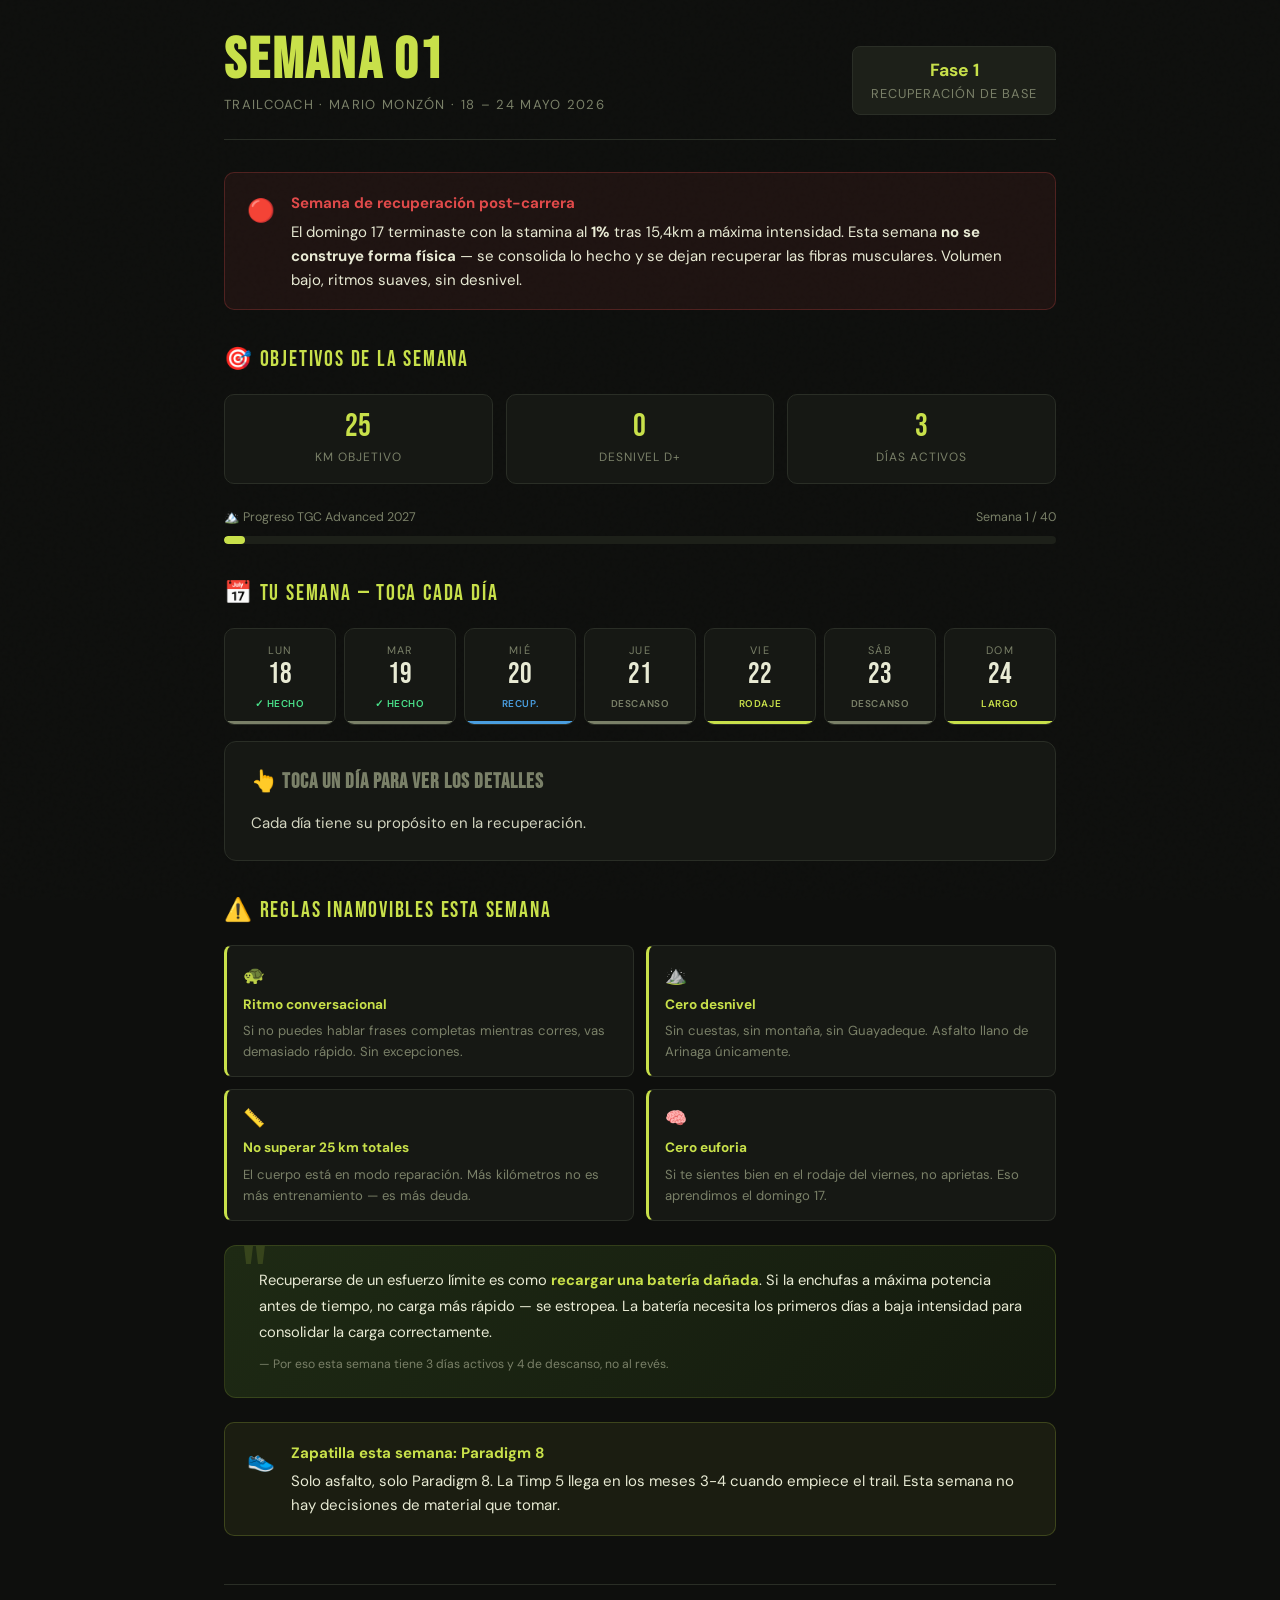
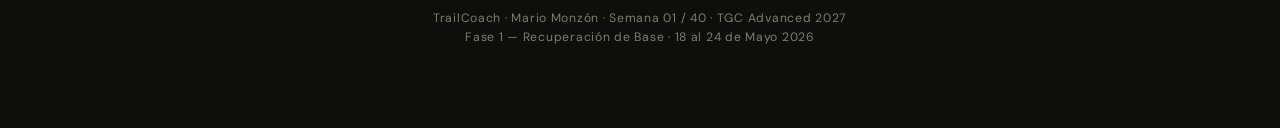
==== commit a7ce5146: "add week02" ====
--- a/pages/week01.html
+++ b/pages/week01.html
@@ -3,232 +3,565 @@
 <head>
 <meta charset="UTF-8">
 <meta name="viewport" content="width=device-width, initial-scale=1.0">
-<title>TrailCoach · Fuerza Semana 01</title>
+<title>TrailCoach · Semana 01 · TGC 2027</title>
 <link href="https://fonts.googleapis.com/css2?family=Bebas+Neue&family=DM+Sans:ital,wght@0,300;0,400;0,500;0,700;1,300&display=swap" rel="stylesheet">
-<link rel="stylesheet" href="../css/week.css">
+<style>
+  :root {
+    --bg: #0e0f0d;
+    --surface: #161814;
+    --surface2: #1d2019;
+    --border: #2a2e26;
+    --accent: #c8e04a;
+    --accent2: #e08a2a;
+    --warn: #e04a4a;
+    --ok: #4ae08a;
+    --text: #e8ead4;
+    --muted: #7a8068;
+    --green-dark: #1e2a14;
+  }
+
+  * { margin: 0; padding: 0; box-sizing: border-box; }
+
+  body {
+    background: var(--bg);
+    color: var(--text);
+    font-family: 'DM Sans', sans-serif;
+    font-size: 15px;
+    line-height: 1.6;
+    min-height: 100vh;
+  }
+
+  body::before {
+    content: '';
+    position: fixed;
+    inset: 0;
+    background-image: url("data:image/svg+xml,%3Csvg viewBox='0 0 256 256' xmlns='http://www.w3.org/2000/svg'%3E%3Cfilter id='noise'%3E%3CfeTurbulence type='fractalNoise' baseFrequency='0.9' numOctaves='4' stitchTiles='stitch'/%3E%3C/filter%3E%3Crect width='100%25' height='100%25' filter='url(%23noise)' opacity='0.04'/%3E%3C/svg%3E");
+    pointer-events: none;
+    z-index: 0;
+    opacity: 0.4;
+  }
+
+  .container {
+    max-width: 880px;
+    margin: 0 auto;
+    padding: 2rem 1.5rem 5rem;
+    position: relative;
+    z-index: 1;
+  }
+
+  /* HEADER */
+  .header {
+    border-bottom: 1px solid var(--border);
+    padding-bottom: 1.5rem;
+    margin-bottom: 2rem;
+    display: flex;
+    align-items: flex-end;
+    justify-content: space-between;
+    gap: 1rem;
+    flex-wrap: wrap;
+  }
+
+  .header h1 {
+    font-family: 'Bebas Neue', sans-serif;
+    font-size: clamp(2.4rem, 6vw, 3.6rem);
+    letter-spacing: 0.04em;
+    color: var(--accent);
+    line-height: 1;
+  }
+
+  .header p {
+    color: var(--muted);
+    font-size: 0.82rem;
+    margin-top: 0.3rem;
+    letter-spacing: 0.1em;
+    text-transform: uppercase;
+  }
+
+  .badge {
+    background: var(--surface2);
+    border: 1px solid var(--border);
+    border-radius: 8px;
+    padding: 0.6rem 1.1rem;
+    font-size: 0.8rem;
+    color: var(--muted);
+    letter-spacing: 0.08em;
+    text-transform: uppercase;
+    text-align: center;
+  }
+
+  .badge strong { color: var(--accent); display: block; font-size: 1.1rem; letter-spacing: 0; text-transform: none; }
+
+  /* ALERT */
+  .alert {
+    border-radius: 10px;
+    padding: 1.1rem 1.4rem;
+    margin-bottom: 1.5rem;
+    display: flex;
+    gap: 1rem;
+    align-items: flex-start;
+    border: 1px solid transparent;
+  }
+  .alert-warn { background: rgba(224,74,74,0.08); border-color: rgba(224,74,74,0.25); }
+  .alert-ok   { background: rgba(74,224,138,0.07); border-color: rgba(74,224,138,0.2); }
+  .alert-info { background: rgba(200,224,74,0.07); border-color: rgba(200,224,74,0.2); }
+  .alert-icon { font-size: 1.4rem; flex-shrink: 0; margin-top: 0.1rem; }
+  .alert-title { font-weight: 700; margin-bottom: 0.3rem; }
+  .alert-warn .alert-title { color: var(--warn); }
+  .alert-ok .alert-title   { color: var(--ok); }
+  .alert-info .alert-title { color: var(--accent); }
+
+  /* SECTION TITLE */
+  .section-title {
+    font-family: 'Bebas Neue', sans-serif;
+    font-size: 1.4rem;
+    letter-spacing: 0.08em;
+    color: var(--accent);
+    margin: 2rem 0 1rem;
+    text-transform: uppercase;
+  }
+
+  /* OBJETIVO SEMANA */
+  .objetivo-grid {
+    display: grid;
+    grid-template-columns: repeat(3, 1fr);
+    gap: 0.8rem;
+    margin-bottom: 1.5rem;
+  }
+
+  .obj-card {
+    background: var(--surface);
+    border: 1px solid var(--border);
+    border-radius: 10px;
+    padding: 1rem 1.1rem;
+    text-align: center;
+  }
+
+  .obj-card .obj-val {
+    font-family: 'Bebas Neue', sans-serif;
+    font-size: 2rem;
+    color: var(--accent);
+    line-height: 1;
+  }
+
+  .obj-card .obj-label {
+    font-size: 0.75rem;
+    color: var(--muted);
+    text-transform: uppercase;
+    letter-spacing: 0.08em;
+    margin-top: 0.3rem;
+  }
+
+  /* WEEK GRID */
+  .week-grid {
+    display: grid;
+    grid-template-columns: repeat(7, 1fr);
+    gap: 0.5rem;
+    margin-bottom: 1rem;
+  }
+
+  @media (max-width: 600px) {
+    .week-grid { grid-template-columns: repeat(4, 1fr); }
+    .objetivo-grid { grid-template-columns: repeat(2, 1fr); }
+  }
+
+  .day-card {
+    background: var(--surface);
+    border: 1px solid var(--border);
+    border-radius: 10px;
+    padding: 0.8rem 0.4rem;
+    text-align: center;
+    cursor: pointer;
+    transition: all 0.2s ease;
+    position: relative;
+    overflow: hidden;
+  }
+
+  .day-card::after {
+    content: '';
+    position: absolute;
+    bottom: 0; left: 0; right: 0;
+    height: 3px;
+  }
+
+  .day-card.rest::after  { background: var(--muted); }
+  .day-card.run::after   { background: var(--accent); }
+  .day-card.recov::after { background: #4a9ee0; }
+  .day-card.core::after  { background: var(--accent2); }
+
+  .day-card:hover { border-color: var(--accent); transform: translateY(-2px); }
+  .day-card.active { border-color: var(--accent); background: var(--surface2); }
+
+  .day-name { font-size: 0.68rem; color: var(--muted); text-transform: uppercase; letter-spacing: 0.1em; }
+  .day-num  { font-family: 'Bebas Neue', sans-serif; font-size: 1.8rem; color: var(--text); line-height: 1.1; }
+  .day-tag  { font-size: 0.62rem; text-transform: uppercase; letter-spacing: 0.06em; margin-top: 0.3rem; font-weight: 600; }
+
+  .tag-rest  { color: var(--muted); }
+  .tag-run   { color: var(--accent); }
+  .tag-recov { color: #4a9ee0; }
+  .tag-core  { color: var(--accent2); }
+  .tag-done  { color: var(--ok); }
+
+  /* DAY DETAIL */
+  #day-detail {
+    background: var(--surface);
+    border: 1px solid var(--border);
+    border-radius: 12px;
+    padding: 1.4rem 1.6rem;
+    margin-top: 0.8rem;
+    min-height: 120px;
+    transition: border-color 0.3s;
+  }
+
+  #day-detail h3 { font-family: 'Bebas Neue', sans-serif; font-size: 1.3rem; letter-spacing: 0.05em; margin-bottom: 0.8rem; }
+  #day-detail p  { color: var(--text); opacity: 0.9; line-height: 1.7; }
+  #day-detail .detail-grid { display: grid; grid-template-columns: 1fr 1fr; gap: 0.6rem; margin-top: 0.8rem; }
+  #day-detail .detail-item { background: var(--surface2); border-radius: 8px; padding: 0.6rem 0.9rem; font-size: 0.83rem; }
+  #day-detail .detail-item span { color: var(--muted); font-size: 0.72rem; text-transform: uppercase; letter-spacing: 0.06em; display: block; margin-bottom: 0.1rem; }
+  #day-detail .chip-done { display: inline-block; background: rgba(74,224,138,0.15); border: 1px solid rgba(74,224,138,0.3); color: var(--ok); border-radius: 20px; padding: 0.2rem 0.7rem; font-size: 0.72rem; margin-bottom: 0.5rem; }
+  #day-detail .chip-warn { display: inline-block; background: rgba(224,74,74,0.1); border: 1px solid rgba(224,74,74,0.25); color: var(--warn); border-radius: 20px; padding: 0.2rem 0.7rem; font-size: 0.72rem; margin-bottom: 0.5rem; }
+
+  /* REGLAS */
+  .rules-grid {
+    display: grid;
+    grid-template-columns: 1fr 1fr;
+    gap: 0.7rem;
+    margin-bottom: 1.5rem;
+  }
+
+  @media (max-width: 500px) { .rules-grid { grid-template-columns: 1fr; } }
+
+  .rule-card {
+    background: var(--surface);
+    border: 1px solid var(--border);
+    border-left: 3px solid var(--accent);
+    border-radius: 8px;
+    padding: 0.9rem 1rem;
+    font-size: 0.85rem;
+  }
+
+  .rule-card .rule-icon { font-size: 1.1rem; margin-bottom: 0.3rem; }
+  .rule-card strong { color: var(--accent); }
+
+  /* ANALOGY */
+  .analogy {
+    background: linear-gradient(135deg, var(--green-dark), #141a0e);
+    border: 1px solid rgba(200,224,74,0.15);
+    border-radius: 12px;
+    padding: 1.4rem 1.6rem;
+    margin-bottom: 1.5rem;
+    position: relative;
+  }
+
+  .analogy::before {
+    content: '"';
+    position: absolute;
+    top: -0.5rem; left: 1rem;
+    font-family: 'Bebas Neue', sans-serif;
+    font-size: 5rem;
+    color: var(--accent);
+    opacity: 0.15;
+    line-height: 1;
+  }
+
+  .analogy p { font-size: 0.92rem; line-height: 1.75; padding-left: 0.5rem; }
+  .analogy strong { color: var(--accent); }
+  .analogy .source { margin-top: 0.6rem; font-size: 0.76rem; color: var(--muted); padding-left: 0.5rem; }
+
+  /* FOOTER */
+  .footer {
+    border-top: 1px solid var(--border);
+    padding-top: 1.5rem;
+    text-align: center;
+    font-size: 0.76rem;
+    color: var(--muted);
+    letter-spacing: 0.06em;
+    margin-top: 3rem;
+  }
+
+  /* PROGRESS BAR */
+  .progress-wrap { margin-bottom: 1.5rem; }
+  .progress-label { display: flex; justify-content: space-between; font-size: 0.78rem; color: var(--muted); margin-bottom: 0.5rem; }
+  .progress-bar { background: var(--surface2); border-radius: 99px; height: 8px; overflow: hidden; }
+  .progress-fill { height: 100%; border-radius: 99px; background: var(--accent); transition: width 0.6s ease; }
+
+  /* ANIMATIONS */
+  @keyframes fadeUp {
+    from { opacity: 0; transform: translateY(14px); }
+    to   { opacity: 1; transform: translateY(0); }
+  }
+
+  .container > * { animation: fadeUp 0.4s ease both; }
+  .container > *:nth-child(1) { animation-delay: 0.05s; }
+  .container > *:nth-child(2) { animation-delay: 0.10s; }
+  .container > *:nth-child(3) { animation-delay: 0.15s; }
+  .container > *:nth-child(4) { animation-delay: 0.20s; }
+  .container > *:nth-child(5) { animation-delay: 0.25s; }
+  .container > *:nth-child(6) { animation-delay: 0.30s; }
+  .container > *:nth-child(7) { animation-delay: 0.35s; }
+  .container > *:nth-child(8) { animation-delay: 0.40s; }
+</style>
 </head>
 <body>
 <div class="container">
 
   <!-- HEADER -->
   <div class="header">
-    <div class="header-left">
-      <h1>💪 Fuerza en la Preparación TGC</h1>
-      <p>TrailCoach · Mario Monzón · Fase 1 · Semana 01</p>
-    </div>
-    <div class="badge-race">🏁 10K Domingo 24</div>
-  </div>
-
-  <!-- ALERT PRINCIPAL -->
+    <div>
+      <h1>Semana 01</h1>
+      <p>TrailCoach · Mario Monzón · 18 – 24 Mayo 2026</p>
+    </div>
+    <div class="badge">
+      <strong>Fase 1</strong>
+      Recuperación de Base
+    </div>
+  </div>
+
+  <!-- ALERTA ESPECIAL: semana post-carrera -->
   <div class="alert alert-warn">
-    <div class="alert-icon">🚫</div>
+    <div class="alert-icon">🔴</div>
     <div>
-      <div class="alert-title">ESTA SEMANA: No añadas fuerza nueva</div>
-      <p>Tienes una <strong>carrera el domingo 24</strong>. El plan ya está calibrado. Añadir fuerza ahora generaría fatiga muscular que llevarías a la 10K. <strong>El martes puedes hacer 10 min de core muy ligero</strong> (sin piernas), nada más.</p>
-    </div>
-  </div>
-
-  <!-- SEMANA 01 VISUAL -->
-  <div class="section-title">📅 Tu Semana 01 — Toca cada día</div>
+      <div class="alert-title">Semana de recuperación post-carrera</div>
+      <p>El domingo 17 terminaste con la stamina al <strong>1%</strong> tras 15,4km a máxima intensidad. Esta semana <strong>no se construye forma física</strong> — se consolida lo hecho y se dejan recuperar las fibras musculares. Volumen bajo, ritmos suaves, sin desnivel.</p>
+    </div>
+  </div>
+
+  <!-- OBJETIVOS SEMANA -->
+  <div class="section-title">🎯 Objetivos de la semana</div>
+
+  <div class="objetivo-grid">
+    <div class="obj-card">
+      <div class="obj-val">25</div>
+      <div class="obj-label">km objetivo</div>
+    </div>
+    <div class="obj-card">
+      <div class="obj-val">0</div>
+      <div class="obj-label">desnivel D+</div>
+    </div>
+    <div class="obj-card">
+      <div class="obj-val">3</div>
+      <div class="obj-label">días activos</div>
+    </div>
+  </div>
+
+  <!-- PROGRESO TGC -->
+  <div class="progress-wrap">
+    <div class="progress-label">
+      <span>🏔️ Progreso TGC Advanced 2027</span>
+      <span>Semana 1 / 40</span>
+    </div>
+    <div class="progress-bar">
+      <div class="progress-fill" style="width: 2.5%"></div>
+    </div>
+  </div>
+
+  <!-- CALENDARIO INTERACTIVO -->
+  <div class="section-title">📅 Tu semana — Toca cada día</div>
 
   <div class="week-grid">
     <div class="day-card rest" onclick="showDay('lun')">
       <div class="day-name">Lun</div>
       <div class="day-num">18</div>
-      <div class="day-tag tag-rest">Descanso</div>
-    </div>
-    <div class="day-card run" onclick="showDay('mar')">
+      <div class="day-tag tag-done">✓ Hecho</div>
+    </div>
+    <div class="day-card rest" onclick="showDay('mar')">
       <div class="day-name">Mar</div>
       <div class="day-num">19</div>
-      <div class="day-tag tag-run">Rodaje</div>
-    </div>
-    <div class="day-card core" onclick="showDay('mie')">
+      <div class="day-tag tag-done">✓ Hecho</div>
+    </div>
+    <div class="day-card recov" onclick="showDay('mie')">
       <div class="day-name">Mié</div>
       <div class="day-num">20</div>
-      <div class="day-tag tag-core">✓ Core</div>
-    </div>
-    <div class="day-card run" onclick="showDay('jue')">
+      <div class="day-tag tag-recov">Recup.</div>
+    </div>
+    <div class="day-card rest" onclick="showDay('jue')">
       <div class="day-name">Jue</div>
       <div class="day-num">21</div>
-      <div class="day-tag tag-run">Activación</div>
-    </div>
-    <div class="day-card rest" onclick="showDay('vie')">
+      <div class="day-tag tag-rest">Descanso</div>
+    </div>
+    <div class="day-card run" onclick="showDay('vie')">
       <div class="day-name">Vie</div>
       <div class="day-num">22</div>
-      <div class="day-tag tag-rest">Descanso</div>
+      <div class="day-tag tag-run">Rodaje</div>
     </div>
     <div class="day-card rest" onclick="showDay('sab')">
       <div class="day-name">Sáb</div>
       <div class="day-num">23</div>
-      <div class="day-tag tag-rest">Reposo</div>
-    </div>
-    <div class="day-card race" onclick="showDay('dom')">
+      <div class="day-tag tag-rest">Descanso</div>
+    </div>
+    <div class="day-card run" onclick="showDay('dom')">
       <div class="day-name">Dom</div>
       <div class="day-num">24</div>
-      <div class="day-tag tag-race">🏁 10K</div>
+      <div class="day-tag tag-run">Largo</div>
     </div>
   </div>
 
   <div id="day-detail">
-    <h3>👆 Toca un día para ver los detalles</h3>
-    <p>Te explico qué puedes (y qué no puedes) hacer cada día esta semana.</p>
-  </div>
-
-  <!-- ANALOGY -->
+    <h3 style="color:var(--muted)">👆 Toca un día para ver los detalles</h3>
+    <p>Cada día tiene su propósito en la recuperación.</p>
+  </div>
+
+  <!-- REGLAS DE LA SEMANA -->
+  <div class="section-title">⚠️ Reglas inamovibles esta semana</div>
+
+  <div class="rules-grid">
+    <div class="rule-card">
+      <div class="rule-icon">🐢</div>
+      <strong>Ritmo conversacional</strong>
+      <p style="margin-top:0.3rem;font-size:0.82rem;color:var(--muted)">Si no puedes hablar frases completas mientras corres, vas demasiado rápido. Sin excepciones.</p>
+    </div>
+    <div class="rule-card">
+      <div class="rule-icon">⛰️</div>
+      <strong>Cero desnivel</strong>
+      <p style="margin-top:0.3rem;font-size:0.82rem;color:var(--muted)">Sin cuestas, sin montaña, sin Guayadeque. Asfalto llano de Arinaga únicamente.</p>
+    </div>
+    <div class="rule-card">
+      <div class="rule-icon">📏</div>
+      <strong>No superar 25 km totales</strong>
+      <p style="margin-top:0.3rem;font-size:0.82rem;color:var(--muted)">El cuerpo está en modo reparación. Más kilómetros no es más entrenamiento — es más deuda.</p>
+    </div>
+    <div class="rule-card">
+      <div class="rule-icon">🧠</div>
+      <strong>Cero euforia</strong>
+      <p style="margin-top:0.3rem;font-size:0.82rem;color:var(--muted)">Si te sientes bien en el rodaje del viernes, no aprietas. Eso aprendimos el domingo 17.</p>
+    </div>
+  </div>
+
+  <!-- ANALOGÍA -->
   <div class="analogy">
-    <p>La fuerza para trail es como <strong>la estructura de un puente</strong>. No importa lo potente que sea el motor (el cardio), si los pilares (glúteos, core, tobillo) fallan a los km 60, el puente se cae. Los 4.300m D+ de la TGC destrozan a los corredores que solo entrenan corriendo.</p>
-    <div class="source">— Por eso la fuerza va en el plan desde el Mes 1, no desde el Mes 6</div>
-  </div>
-
-  <!-- DESDE SEMANA 02 -->
-  <div class="alert alert-ok">
-    <div class="alert-icon">✅</div>
+    <p>Recuperarse de un esfuerzo límite es como <strong>recargar una batería dañada</strong>. Si la enchufas a máxima potencia antes de tiempo, no carga más rápido — se estropea. La batería necesita los primeros días a baja intensidad para consolidar la carga correctamente.</p>
+    <div class="source">— Por eso esta semana tiene 3 días activos y 4 de descanso, no al revés.</div>
+  </div>
+
+  <!-- ALERT OK -->
+  <div class="alert alert-info">
+    <div class="alert-icon">👟</div>
     <div>
-      <div class="alert-title">DESDE SEMANA 02: 2 sesiones de fuerza por semana</div>
-      <p>Una vez pase la carrera del domingo, integramos fuerza de forma sistemática. <strong>Funcional trail</strong> — no el gimnasio de pecho y bíceps. Lo que necesita tu cuerpo para los 82km.</p>
-    </div>
-  </div>
-
-  <!-- PILARES -->
-  <div class="section-title">🏔️ Los 4 Pilares de Fuerza Trail</div>
-
-  <div class="pillars">
-    <div class="pillar p1">
-      <div class="pillar-icon">🧱</div>
-      <div class="pillar-title">Core Estable</div>
-      <div class="pillar-desc">Tu columna bajo 8-14h de esfuerzo. Sin core, la postura colapsa en km 50.</div>
-    </div>
-    <div class="pillar p2">
-      <div class="pillar-icon">🍑</div>
-      <div class="pillar-title">Glúteos Potentes</div>
-      <div class="pillar-desc">Motor de las subidas. Los 4.300m D+ de la TGC los pagas con glúteo, no con quad.</div>
-    </div>
-    <div class="pillar p3">
-      <div class="pillar-icon">🦵</div>
-      <div class="pillar-title">Excéntrico de Cuádriceps</div>
-      <div class="pillar-desc">Los 4.873m D− destrozan quads sin entrenamiento excéntrico. Los últimos 20km son puro descenso.</div>
-    </div>
-    <div class="pillar p4">
-      <div class="pillar-icon">🦶</div>
-      <div class="pillar-title">Tobillo y Estabilidad</div>
-      <div class="pillar-desc">Roca volcánica + 80km = terreno inestable constante. Un tobillo débil es un esguince garantizado.</div>
-    </div>
-  </div>
-
-  <!-- EJERCICIOS -->
-  <div class="section-title">🏋️ Ejercicios Recomendados — Fase 1</div>
-
-  <div class="exercises">
-    <div class="ex-group">
-      <div class="ex-group-title">🧱 Core <span>Meses 1–2</span></div>
-      <ul class="ex-list">
-        <li><span>Plancha frontal</span><span class="ex-series">3 × 40 seg</span></li>
-        <li><span>Plancha lateral</span><span class="ex-series">3 × 30 seg c/lado</span></li>
-        <li><span>Dead bug</span><span class="ex-series">3 × 10 rep</span></li>
-        <li><span>Bird-dog</span><span class="ex-series">3 × 12 rep</span></li>
-        <li><span>Curl de cadera en suelo</span><span class="ex-series">3 × 15 rep</span></li>
-      </ul>
-    </div>
-
-    <div class="ex-group">
-      <div class="ex-group-title">🍑 Glúteos <span>Meses 1–2</span></div>
-      <ul class="ex-list">
-        <li><span>Hip thrust (con mochila)</span><span class="ex-series">3 × 15 rep</span></li>
-        <li><span>Puente glúteo unilateral</span><span class="ex-series">3 × 12 c/lado</span></li>
-        <li><span>Sentadilla búlgara</span><span class="ex-series">3 × 10 c/lado</span></li>
-        <li><span>Paso lateral con banda</span><span class="ex-series">3 × 15 pasos</span></li>
-        <li><span>Zancada estática</span><span class="ex-series">3 × 12 c/lado</span></li>
-      </ul>
-    </div>
-
-    <div class="ex-group">
-      <div class="ex-group-title">🦵 Excéntrico <span>Mes 2 en adelante</span></div>
-      <ul class="ex-list">
-        <li><span>Bajada de escalón lenta (4 seg)</span><span class="ex-series">3 × 10 c/lado</span></li>
-        <li><span>Sentadilla excéntrica lenta</span><span class="ex-series">3 × 8 rep</span></li>
-        <li><span>RDL unilateral</span><span class="ex-series">3 × 10 c/lado</span></li>
-        <li><span>Bajada de rampa controlada</span><span class="ex-series">práctica real</span></li>
-      </ul>
-    </div>
-
-    <div class="ex-group">
-      <div class="ex-group-title">🦶 Tobillo <span>Meses 1–2</span></div>
-      <ul class="ex-list">
-        <li><span>Elevación gemelar unilateral</span><span class="ex-series">3 × 20 rep</span></li>
-        <li><span>Equilibrio monopodal</span><span class="ex-series">3 × 30 seg c/lado</span></li>
-        <li><span>Equilibrio con ojos cerrados</span><span class="ex-series">3 × 20 seg</span></li>
-        <li><span>Alfabeto con el pie</span><span class="ex-series">1 × completo c/lado</span></li>
-      </ul>
-    </div>
-  </div>
-
-  <!-- PLAN TIPO SEMANA NORMAL -->
-  <div class="section-title">📆 Semana Tipo — Desde Semana 02</div>
-
-  <div class="week-type">
-    <table>
-      <thead>
-        <tr>
-          <th>Día</th>
-          <th>Running</th>
-          <th>Fuerza</th>
-          <th>Nota</th>
-        </tr>
-      </thead>
-      <tbody>
-        <tr>
-          <td><strong>Lun</strong></td>
-          <td><span class="dot dot-rest"></span>Descanso</td>
-          <td>—</td>
-          <td style="color:var(--muted); font-size:0.8rem">Recuperación post-semana</td>
-        </tr>
-        <tr>
-          <td><strong>Mar</strong></td>
-          <td><span class="dot dot-run"></span>Rodaje suave 40 min</td>
-          <td>—</td>
-          <td style="color:var(--muted); font-size:0.8rem">Solo correr</td>
-        </tr>
-        <tr>
-          <td><strong>Mié</strong></td>
-          <td>—</td>
-          <td><span class="dot dot-strength"></span><strong>Fuerza A</strong> · 40 min · Core + Glúteos</td>
-          <td style="color:var(--accent); font-size:0.8rem">✓ Día clave</td>
-        </tr>
-        <tr>
-          <td><strong>Jue</strong></td>
-          <td><span class="dot dot-run"></span>Rodaje suave 35 min</td>
-          <td>—</td>
-          <td style="color:var(--muted); font-size:0.8rem">Solo correr</td>
-        </tr>
-        <tr>
-          <td><strong>Vie</strong></td>
-          <td>—</td>
-          <td><span class="dot dot-strength"></span><strong>Fuerza B</strong> · 35 min · Excéntrico + Tobillo</td>
-          <td style="color:var(--accent); font-size:0.8rem">✓ Día clave</td>
-        </tr>
-        <tr>
-          <td><strong>Sáb</strong></td>
-          <td><span class="dot dot-run"></span>Rodaje largo 60–75 min</td>
-          <td>—</td>
-          <td style="color:var(--muted); font-size:0.8rem">Solo correr · piernas frescas</td>
-        </tr>
-        <tr>
-          <td><strong>Dom</strong></td>
-          <td><span class="dot dot-rest"></span>Descanso o paseo</td>
-          <td>—</td>
-          <td style="color:var(--muted); font-size:0.8rem">Recuperación activa</td>
-        </tr>
-      </tbody>
-    </table>
-  </div>
-
-  <!-- FOOTER -->
+      <div class="alert-title">Zapatilla esta semana: Paradigm 8</div>
+      <p>Solo asfalto, solo Paradigm 8. La Timp 5 llega en los meses 3-4 cuando empiece el trail. Esta semana no hay decisiones de material que tomar.</p>
+    </div>
+  </div>
+
   <div class="footer">
-    TrailCoach · Mario Monzón · TGC Advanced 2027 · Preparación Fase 1
-  </div>
-
+    TrailCoach · Mario Monzón · Semana 01 / 40 · TGC Advanced 2027<br>
+    Fase 1 — Recuperación de Base · 18 al 24 de Mayo 2026
+  </div>
 </div>
 
-<script src="../js/week.js"></script>
+<script>
+  const days = {
+    lun: {
+      color: 'var(--muted)',
+      title: '🛌 Lunes 18 — Descanso total',
+      chips: ['done'],
+      desc: 'Descanso completo post-carrera. 48 horas después de terminar con la stamina al 1%, el cuerpo sigue reparando fibras. Nada de deporte, ni caminata larga. Hidratación, sueño y alimentación. <strong>Ya lo hiciste. Perfecto.</strong>',
+      items: [
+        { label: 'Tipo', val: 'Descanso total' },
+        { label: 'Actividad', val: 'Ninguna' },
+        { label: 'Zapatilla', val: '—' },
+        { label: 'Prioridad', val: 'Dormir 8h' }
+      ]
+    },
+    mar: {
+      color: 'var(--muted)',
+      title: '🛌 Martes 19 — Descanso total',
+      chips: ['done'],
+      desc: 'Segundo día de descanso completo. Las piernas siguen cargadas — eso es normal y esperado. <strong>Ya lo hiciste correctamente.</strong> No necesitabas hacer nada y no lo hiciste.',
+      items: [
+        { label: 'Tipo', val: 'Descanso total' },
+        { label: 'Actividad', val: 'Ninguna' },
+        { label: 'Zapatilla', val: '—' },
+        { label: 'Prioridad', val: 'Dormir 8h' }
+      ]
+    },
+    mie: {
+      color: '#4a9ee0',
+      title: '🔵 Miércoles 20 — Recuperación activa',
+      chips: [],
+      desc: 'Rodaje de recuperación activa. Las piernas están con pesadez leve — un trote suave las ayuda a terminar de limpiar el lactato acumulado. <strong>Cinta o asfalto llano, 25-30 minutos, ritmo absolutamente conversacional.</strong> Si en los primeros 5 min no responden bien, paras sin drama.',
+      items: [
+        { label: 'Distancia', val: '4 – 5 km' },
+        { label: 'Tiempo', val: '25 – 30 min' },
+        { label: 'Ritmo', val: '7:00 – 8:00 /km' },
+        { label: 'Zapatilla', val: 'Paradigm 8' },
+        { label: 'Zona', val: 'Arinaga / cinta' },
+        { label: 'Desnivel', val: '0 m D+' }
+      ]
+    },
+    jue: {
+      color: 'var(--muted)',
+      title: '🛌 Jueves 21 — Descanso',
+      chips: [],
+      desc: 'Descanso. Después del rodaje de recuperación del miércoles, el jueves es descanso activo: puedes dar un paseo de 20-30 min si te apetece, pero <strong>sin zapatillas de correr, sin esfuerzo</strong>. Aprovecha para dormir bien antes del rodaje del viernes.',
+      items: [
+        { label: 'Tipo', val: 'Descanso / paseo' },
+        { label: 'Actividad', val: 'Paseo opcional 20 min' },
+        { label: 'Zapatilla', val: '—' },
+        { label: 'Prioridad', val: 'Sueño 7-8h' }
+      ]
+    },
+    vie: {
+      color: 'var(--accent)',
+      title: '🟢 Viernes 22 — Rodaje suave',
+      chips: [],
+      desc: 'Primer rodaje serio de la semana. Las piernas ya deberían estar prácticamente recuperadas. <strong>Ritmo conversacional estricto — Zona 2.</strong> Si el Garmin marca más de 150 ppm, baja la velocidad. Este rodaje construye el hábito, no la forma física. No aprietes aunque te sientas bien.',
+      items: [
+        { label: 'Distancia', val: '8 – 9 km' },
+        { label: 'Tiempo', val: '55 – 70 min' },
+        { label: 'Ritmo', val: '6:30 – 7:00 /km' },
+        { label: 'FC objetivo', val: '< 150 ppm (Z2)' },
+        { label: 'Zapatilla', val: 'Paradigm 8' },
+        { label: 'Zona', val: 'Arinaga asfalto llano' }
+      ]
+    },
+    sab: {
+      color: 'var(--muted)',
+      title: '🛌 Sábado 23 — Descanso',
+      chips: [],
+      desc: 'Descanso entre el rodaje del viernes y el largo del domingo. No añadas nada aquí. Un paseo corto está bien, pero sin zapatillas de correr. <strong>Hidratación y descanso</strong> para llegar al domingo con las piernas frescas.',
+      items: [
+        { label: 'Tipo', val: 'Descanso' },
+        { label: 'Actividad', val: 'Ninguna / paseo corto' },
+        { label: 'Zapatilla', val: '—' },
+        { label: 'Prioridad', val: 'Hidratación' }
+      ]
+    },
+    dom: {
+      color: 'var(--accent2)',
+      title: '🟠 Domingo 24 — Rodaje largo',
+      chips: [],
+      desc: '<strong>El rodaje más importante de la semana.</strong> Largo suave para consolidar la base aeróbica. Ritmo conversacional absoluto — ni un solo kilómetro por debajo de 6:30 /km. Si tienes que hablar, habla. Si no puedes, bajas. Siente las piernas: si hay carga o molestia, recortas sin culpa.',
+      items: [
+        { label: 'Distancia', val: '12 – 14 km' },
+        { label: 'Tiempo', val: '80 – 100 min' },
+        { label: 'Ritmo', val: '6:40 – 7:10 /km' },
+        { label: 'FC objetivo', val: '< 148 ppm (Z2)' },
+        { label: 'Zapatilla', val: 'Paradigm 8' },
+        { label: 'Zona', val: 'Costa Arinaga – Playa Vargas' }
+      ]
+    }
+  };
+
+  function showDay(key) {
+    const d = days[key];
+    const chipsHtml = (d.chips || []).map(c =>
+      c === 'done' ? '<span class="chip-done">✓ Completado</span>' : '<span class="chip-warn">⚠ Pendiente</span>'
+    ).join(' ');
+
+    const itemsHtml = d.items.map(i =>
+      `<div class="detail-item"><span>${i.label}</span>${i.val}</div>`
+    ).join('');
+
+    document.getElementById('day-detail').style.borderColor = d.color;
+    document.getElementById('day-detail').innerHTML = `
+      <h3 style="color:${d.color}">${d.title}</h3>
+      ${chipsHtml}
+      <p style="margin:0.6rem 0 0.8rem">${d.desc}</p>
+      <div class="detail-grid">${itemsHtml}</div>
+    `;
+
+    document.querySelectorAll('.day-card').forEach(c => c.classList.remove('active'));
+    event.currentTarget.classList.add('active');
+  }
+</script>
 </body>
 </html>
